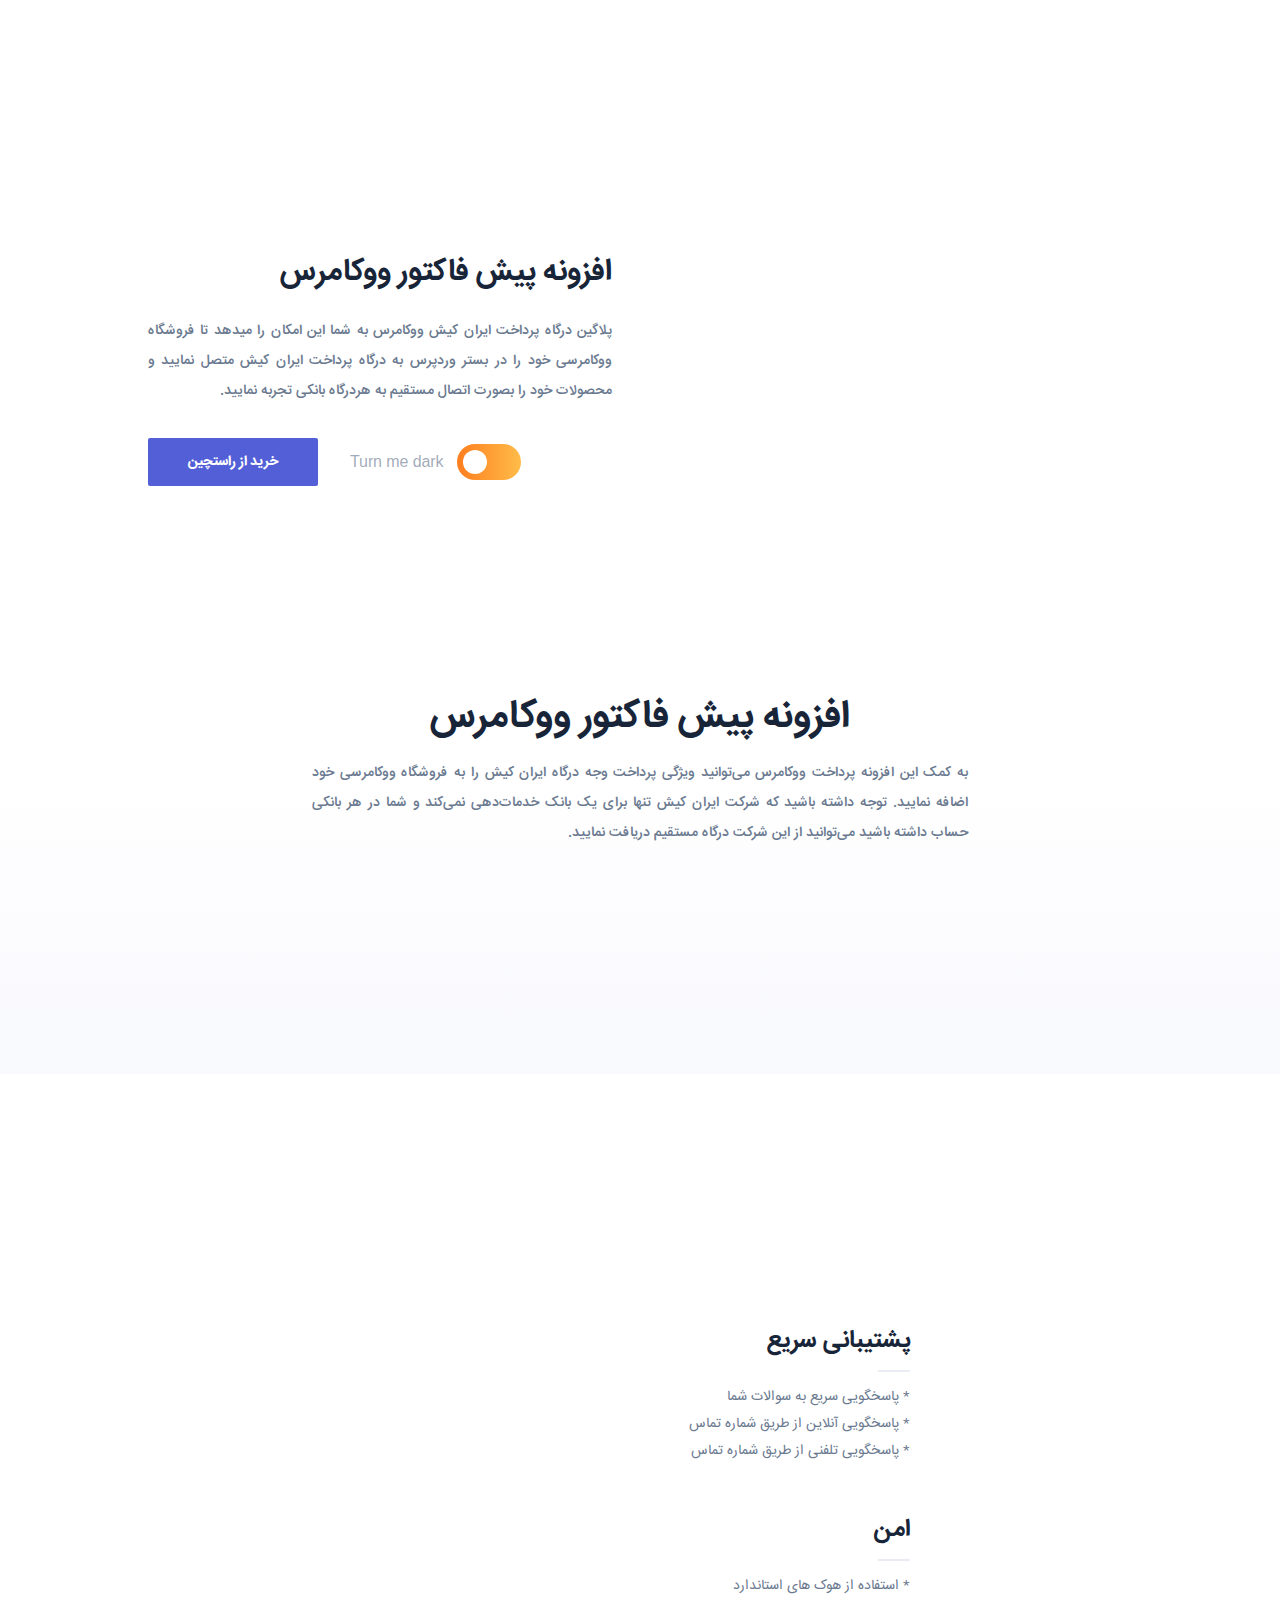
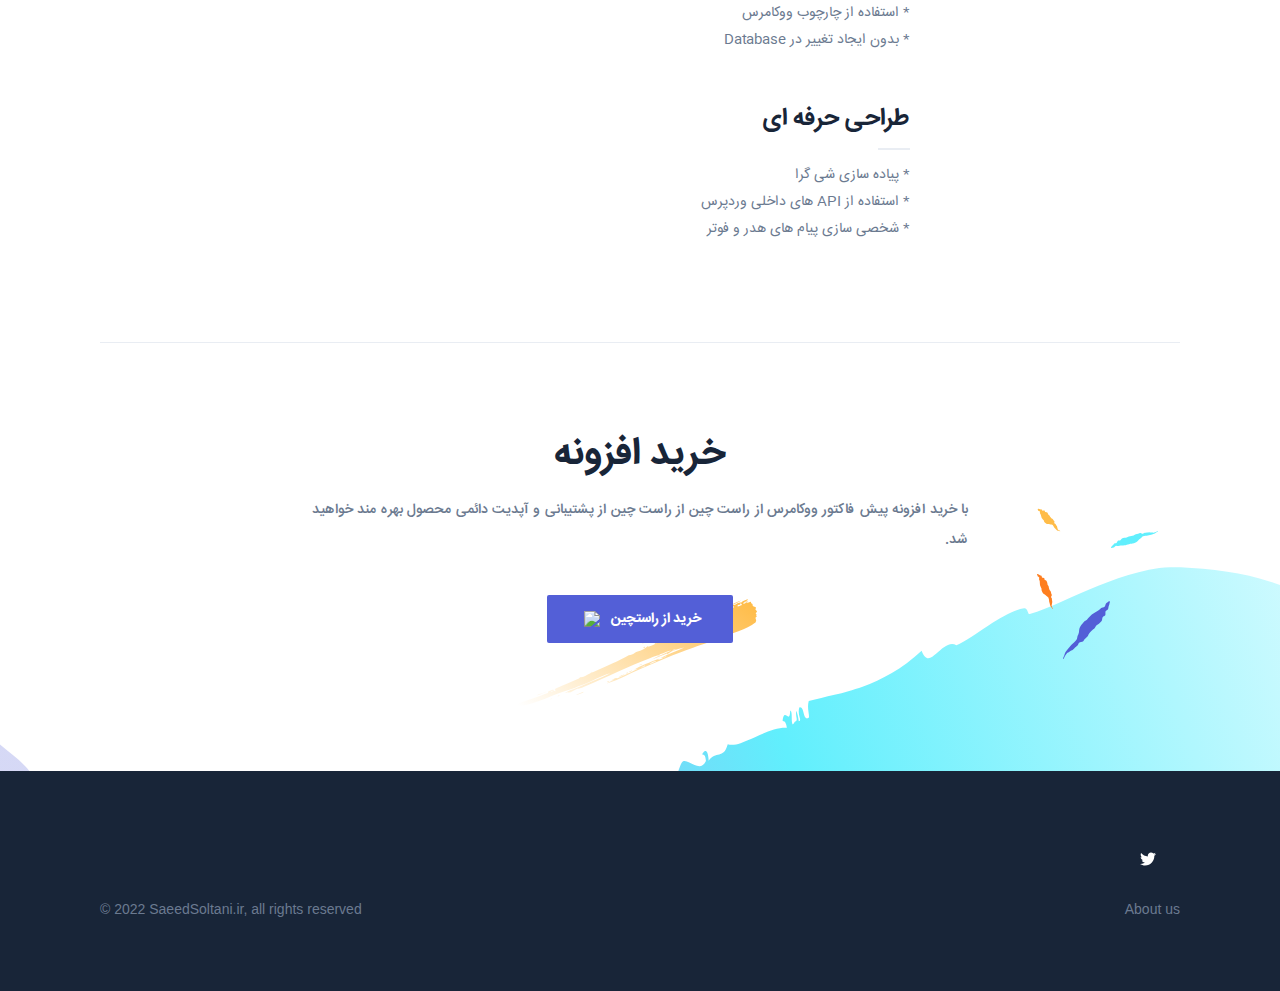
==== new.html @ c565d31c "Update new.html" ====
<!DOCTYPE html>
<html lang="en" class="no-js">
<head>
    <meta charset="utf-8">
    <meta http-equiv="X-UA-Compatible" content="IE=edge">
    <meta name="viewport" content="width=device-width, initial-scale=1">
    <title>افزونه پیش فاکتور ووکامرس</title>
    <meta name="description" content="به کمک این افزونه میتوانید ویژگی ارائه پیش فاکتور به مشتری را به فروشگاه ووکامرسی خود اضافه نمایید.
">
    <script src="https://unpkg.com/@lottiefiles/lottie-player@latest/dist/lottie-player.js"></script>

    <link rel="stylesheet" href="assets/css/style.rtl.css">
    <script src="https://unpkg.com/scrollreveal@4.0.0/dist/scrollreveal.min.js"></script>
</head>
<body class="is-boxed has-animations">
    <div class="body-wrap boxed-container">
        <header class="site-header">
            <div class="container">
                <div class="site-header-inner">
                    <div class="brand header-brand">
                        <h1 class="m-0">
                            <a href="#">
								<img class="header-logo-image asset-light" src="http://saeedsoltani.ir/apple-touch-icon.png" alt="Logo">
								<img class="header-logo-image asset-dark" src="http://saeedsoltani.ir/apple-touch-icon.png" alt="Logo">
                            </a>
                        </h1>
                    </div>
                </div>
            </div>
        </header>

        <main>
            <section class="hero">
                <div class="container">
                    <div class="hero-inner">
						<div class="hero-copy">
	                        <h1 class="hero-title mt-0"> افزونه پیش فاکتور ووکامرس</h1>
	                        <p class="hero-paragraph">پلاگین درگاه پرداخت ایران کیش ووکامرس به شما این امکان را میدهد تا فروشگاه ووکامرسی خود را در بستر وردپرس  به درگاه پرداخت ایران کیش متصل نمایید و محصولات خود را بصورت اتصال مستقیم به هردرگاه بانکی تجربه نمایید.</p>
	                        <div class="hero-cta">
								<a class="button button-primary" href="#">خرید از راستچین</a>
								<div class="lights-toggle">
									<input id="lights-toggle" type="checkbox" name="lights-toggle" class="switch" checked="checked">
									<label for="lights-toggle" class="text-xs"><span>Turn me <span class="label-text">dark</span></span></label>
								</div>
							</div>
						</div>
						<div class="hero-media">
							<div class="header-illustration">
								<img class="header-illustration-image asset-light" src="assets/images/header-illustration-light.svg" alt="Header illustration">
								<img class="header-illustration-image asset-dark" src="assets/images/header-illustration-dark.svg" alt="Header illustration">
							</div>
							<div class="hero-media-illustration">
								<img class="hero-media-illustration-image asset-light" src="assets/images/hero-media-illustration-light.svg" alt="Hero media illustration">
								<img class="hero-media-illustration-image asset-dark" src="assets/images/hero-media-illustration-dark.svg" alt="Hero media illustration">
							</div>
							<div class="hero-media-container">
								<img class="hero-media-image asset-light" src="http://saeedsoltani.ir/ikc/assets/images/ikc-tumbnew.png" alt="Hero media">
								<img class="hero-media-image asset-dark" src="http://saeedsoltani.ir/ikc/assets/images/ikc-tumbnew.png" alt="Hero media">
							</div>
						</div>
                    </div>
                </div>
            </section>

            <section class="features section">
                <div class="container">
					<div class="features-inner section-inner has-bottom-divider">
						<div class="features-header text-center">
							<div class="container-sm">
								<h2 class="section-title mt-0">افزونه پیش فاکتور ووکامرس</h2>
	                            <p class="section-paragraph">به کمک این افزونه پرداخت ووکامرس می‌توانید ویژگی پرداخت وجه درگاه ایران کیش را به فروشگاه ووکامرسی خود اضافه نمایید. توجه داشته باشید که شرکت ایران کیش تنها برای یک بانک خدمات‌دهی نمی‌کند و شما در هر بانکی حساب داشته باشید می‌توانید از این شرکت درگاه مستقیم دریافت نمایید.</p>
								<div class="features-image">
									<img class="features-illustration asset-dark" src="assets/images/features-illustration-dark.svg" alt="Feature illustration">
									<img class="features-box asset-dark" src="assets/images/1.jpg" alt="Feature box">
									<img class="features-illustration asset-dark" src="assets/images/features-illustration-top-dark.svg" alt="Feature illustration top">
									<img class="features-illustration asset-light" src="assets/images/features-illustration-light.svg" alt="Feature illustration">
									<img class="features-box asset-light" src="assets/images/1.jpg" alt="Feature box">
									<img class="features-illustration asset-light" src="assets/images/features-illustration-top-light.svg" alt="Feature illustration top">
								</div>
							</div>
                        </div>
                        <div class="features-wrap">
                            <div class="feature is-revealing">
                                <div class="feature-inner" style="justify-content:space-between;align-items:center">
                                    <div class="feature-icon">
										<!--<img class="asset-light" src="assets/images/feature-01-light.svg" alt="Feature 01">
										<img class="asset-dark" src="assets/images/feature-01-dark.svg" alt="Feature 01">-->
					    <lottie-player src="https://assets9.lottiefiles.com/packages/lf20_7z8wtyb0.json" background="transparent"
            speed="1" style="width: 150px; height: 150px;" loop autoplay></lottie-player>
                                    </div>
									<div class="feature-content">
                                    	<h3 class="feature-title mt-0">پشتیبانی سریع</h3>
                                    	<p class="text-sm mb-0">
										 * پاسخگویی سریع به سوالات شما</br>
          * پاسخگویی آنلاین از طریق شماره تماس</br>
          * پاسخگویی تلفنی از طریق شماره تماس
										</p>
									</div>
								</div>
                            </div>
							<div class="feature is-revealing">
                                <div class="feature-inner" style="justify-content:space-between;align-items:center">
                                    <div class="feature-icon">
										<!--<img class="asset-light" src="assets/images/feature-02-light.svg" alt="Feature 02">
										<img class="asset-dark" src="assets/images/feature-02-dark.svg" alt="Feature 02">-->
					    <lottie-player src="https://assets1.lottiefiles.com/packages/lf20_b6czzob3.json" background="transparent"
            speed="1" style="width: 150px; height: 150px;" loop autoplay></lottie-player>
                                    </div>
									<div class="feature-content">
                                    	<h3 class="feature-title mt-0">امن</h3>
                                    	<p class="text-sm mb-0">
						* استفاده از هوک های استاندارد</br>
          * استفاده از چارچوب ووکامرس</br>
          * بدون ایجاد تغییر در Database
										</p>
									</div>
								</div>
                            </div>
							<div class="feature is-revealing">
                                <div class="feature-inner" style="justify-content:space-between;align-items:center">
                                    <div class="feature-icon">
										<!--<img class="asset-light" src="assets/images/feature-03-light.svg" alt="Feature 03">
										<img class="asset-dark" src="assets/images/feature-03-dark.svg" alt="Feature 03">-->
					    <lottie-player src="https://assets7.lottiefiles.com/packages/lf20_ja3jbwdp.json" background="transparent"
            speed="1" style="width: 150px; height: 150px;" loop autoplay></lottie-player>
                                    </div>
									<div class="feature-content">
                                    	<h3 class="feature-title mt-0">طراحی حرفه ای</h3>
                                    	<p class="text-sm mb-0">
										 * پیاده سازی شی گرا</br>
          * استفاده از API های داخلی وردپرس</br>
          * شخصی سازی پیام های هدر و فوتر
										</p>
									</div>
								</div>
                            </div>
                        </div>
                    </div>
                </div>
            </section>

			<section class="cta section">
                <div class="container-sm">
                    <div class="cta-inner section-inner">
                        <div class="cta-header text-center">
                            <h2 class="section-title mt-0">خرید افزونه</h2>
                            <p class="section-paragraph">با خرید افزونه پیش فاکتور ووکامرس از راست چین از راست چین از پشتیبانی و آپدیت دائمی محصول بهره مند خواهید شد.

</p>
							<div class="cta-cta">
								<div class="container text-center">
      <a class="button button-primary p-2" target="_blank" href="https://www.rtl-theme.com/irankish-gateway-woocommerce-wordpress-plugin/">
          <img src="https://files.rtl-theme.com/theme/assets/img/rtl_popup_logo-gray.png" width="32" style="
    padding: 0 5px;
">
          خرید از راستچین
      </a>
    </div>
							</div>
					    </div>
                    </div>
                </div>
            </section>
        </main>

        <footer class="site-footer has-top-divider">
            <div class="container">
                <div class="site-footer-inner">
                    <div class="brand footer-brand">
                        <a href="#">
							<img class="asset-light" src="http://saeedsoltani.ir/apple-touch-icon.png" alt="Logo">
							<img class="asset-dark" src="http://saeedsoltani.ir/apple-touch-icon.png" alt="Logo">
                        </a>
                    </div>
                    <ul class="footer-links list-reset">                        
                        <li>
                            <a href="https://saeedsoltani.ir">About us</a>
                        </li>                        
                    </ul>
                    <ul class="footer-social-links list-reset">                        
                        <li style="margin-right:16px;">
                            <a href="https://twitter.com/saeedsoltoon">
                                <span class="screen-reader-text">Twitter</span>
                                <svg width="16" height="16" xmlns="http://www.w3.org/2000/svg">
                                    <path d="M16 3c-.6.3-1.2.4-1.9.5.7-.4 1.2-1 1.4-1.8-.6.4-1.3.6-2.1.8-.6-.6-1.5-1-2.4-1-1.7 0-3.2 1.5-3.2 3.3 0 .3 0 .5.1.7-2.7-.1-5.2-1.4-6.8-3.4-.3.5-.4 1-.4 1.7 0 1.1.6 2.1 1.5 2.7-.5 0-1-.2-1.5-.4C.7 7.7 1.8 9 3.3 9.3c-.3.1-.6.1-.9.1-.2 0-.4 0-.6-.1.4 1.3 1.6 2.3 3.1 2.3-1.1.9-2.5 1.4-4.1 1.4H0c1.5.9 3.2 1.5 5 1.5 6 0 9.3-5 9.3-9.3v-.4C15 4.3 15.6 3.7 16 3z" fill="#FFF"/>
                                </svg>
                            </a>
                        </li>                        
                    </ul>
                    <div class="footer-copyright">&copy; 2022 SaeedSoltani.ir, all rights reserved</div>
                </div>
            </div>
        </footer>
    </div>

    <script src="assets/js/main.min.js"></script>
</body>
</html>
---- assets/css/style.rtl.css ----
@font-face {
    font-family: IRANSansFaNum;
    font-style: normal;
    font-weight: bold;
    src: url("../fonts/iransans-fa/eot/IRANSansWeb_Bold.eot");
    src: url("../fonts/iransans-fa/eot/IRANSansWeb_Bold.eot?#iefix")
        format("embedded-opentype"),
      url("../fonts/iransans-fa/woff2/IRANSansWeb_Bold.woff2") format("woff2"),
      /* FF39+,Chrome36+, Opera24+*/
        url("../fonts/iransans-fa/woff/IRANSansWeb_Bold.woff") format("woff"),
      /* FF3.6+, IE9, Chrome6+, Saf5.1+*/
        url("../fonts/iransans-fa/ttf/IRANSansWeb_Bold.ttf") format("truetype");
  }
  
  @font-face {
    font-family: IRANSansFaNum;
    font-style: normal;
    font-weight: 500;
    src: url("../fonts/iransans-fa/eot/IRANSansWeb_Medium.eot");
    src: url("../fonts/iransans-fa/eot/IRANSansWeb_Medium.eot?#iefix")
        format("embedded-opentype"),
      url("../fonts/iransans-fa/woff2/IRANSansWeb_Medium.woff2") format("woff2"),
      url("../fonts/iransans-fa/woff/IRANSansWeb_Medium.woff") format("woff"),
      url("../fonts/iransans-fa/ttf/IRANSansWeb_Medium.ttf") format("truetype");
  }
  
  @font-face {
    font-family: IRANSansFaNum;
    font-style: normal;
    font-weight: 300;
    src: url("../fonts/iransans-fa/eot/IRANSansWeb_Light.eot");
    src: url("../fonts/iransans-fa/eot/IRANSansWeb_Light.eot?#iefix")
        format("embedded-opentype"),
      url("../fonts/iransans-fa/woff2/IRANSansWeb_Light.woff2") format("woff2"),
      url("../fonts/iransans-fa/woff/IRANSansWeb_Light.woff") format("woff"),
      url("../fonts/iransans-fa/ttf/IRANSansWeb_Light.ttf") format("truetype");
  }
  
  @font-face {
    font-family: IRANSansFaNum;
    font-style: normal;
    font-weight: 200;
    src: url("../fonts/iransans-fa/eot/IRANSansWeb_UltraLight.eot");
    src: url("../fonts/iransans-fa/eot/IRANSansWeb_UltraLight.eot?#iefix")
        format("embedded-opentype"),
      url("../fonts/iransans-fa/woff2/IRANSansWeb_UltraLight.woff2")
        format("woff2"),
      url("../fonts/iransans-fa/woff/IRANSansWeb_UltraLight.woff") format("woff"),
      url("../fonts/iransans-fa/ttf/IRANSansWeb_UltraLight.ttf")
        format("truetype");
  }
  
  @font-face {
    font-family: IRANSansFaNum;
    font-style: normal;
    font-weight: normal;
    src: url("../fonts/iransans-fa/eot/IRANSansWeb.eot");
    src: url("../fonts/iransans-fa/eot/IRANSansWeb.eot?#iefix")
        format("embedded-opentype"),
      url("../fonts/iransans-fa/woff2/IRANSansWeb.woff2") format("woff2"),
      url("../fonts/iransans-fa/woff/IRANSansWeb.woff") format("woff"),
      url("../fonts/iransans-fa/ttf/IRANSansWeb.ttf") format("truetype");
  }
  
  .IRANSansFaNum {
    font-family: IRANSansFaNum !important;
  }
  
  body {
    font-family: IRANSansFaNum;
    color: #777;
    /* direction: rtl; */
  
}
html{line-height:1.15;-ms-text-size-adjust:100%;-webkit-text-size-adjust:100%}body{margin:0}article,aside,footer,header,nav,section{display:block}h1{font-size:2em;margin:0.67em 0}figcaption,figure,main{display:block}figure{margin:1em 40px}hr{box-sizing:content-box;height:0;overflow:visible}pre{font-family:monospace, monospace;font-size:1em}a{background-color:transparent;-webkit-text-decoration-skip:objects}abbr[title]{border-bottom:none;text-decoration:underline;-webkit-text-decoration:underline dotted;text-decoration:underline dotted}b,strong{font-weight:inherit}b,strong{font-weight:bolder}code,kbd,samp{font-family:monospace, monospace;font-size:1em}dfn{font-style:italic}mark{background-color:#ff0;color:#000}small{font-size:80%}sub,sup{font-size:75%;line-height:0;position:relative;vertical-align:baseline}sub{bottom:-0.25em}sup{top:-0.5em}audio,video{display:inline-block}audio:not([controls]){display:none;height:0}img{border-style:none}svg:not(:root){overflow:hidden}button,input,optgroup,select,textarea{font-family:sans-serif;font-size:100%;line-height:1.15;margin:0}button,input{overflow:visible}button,select{text-transform:none}button,html [type="button"],[type="reset"],[type="submit"]{-webkit-appearance:button}button::-moz-focus-inner,[type="button"]::-moz-focus-inner,[type="reset"]::-moz-focus-inner,[type="submit"]::-moz-focus-inner{border-style:none;padding:0}button:-moz-focusring,[type="button"]:-moz-focusring,[type="reset"]:-moz-focusring,[type="submit"]:-moz-focusring{outline:1px dotted ButtonText}fieldset{padding:0.35em 0.75em 0.625em}legend{box-sizing:border-box;color:inherit;display:table;max-width:100%;padding:0;white-space:normal}progress{display:inline-block;vertical-align:baseline}textarea{overflow:auto}[type="checkbox"],[type="radio"]{box-sizing:border-box;padding:0}[type="number"]::-webkit-inner-spin-button,[type="number"]::-webkit-outer-spin-button{height:auto}[type="search"]{-webkit-appearance:textfield;outline-offset:-2px}[type="search"]::-webkit-search-cancel-button,[type="search"]::-webkit-search-decoration{-webkit-appearance:none}::-webkit-file-upload-button{-webkit-appearance:button;font:inherit}details,menu{display:block}summary{display:list-item}canvas{display:inline-block}template{display:none}[hidden]{display:none}html{box-sizing:border-box}*,*:before,*:after{box-sizing:inherit}body{background:#fff;-moz-osx-font-smoothing:grayscale;-webkit-font-smoothing:antialiased}hr{border:0;display:block;height:1px;background:#E9EDF3;margin-top:24px;margin-bottom:24px}ul,ol{margin-top:0;margin-bottom:24px;padding-right:24px}ul{list-style:disc}ol{list-style:decimal}li>ul,li>ol{margin-bottom:0}dl{margin-top:0;margin-bottom:24px}dt{font-weight:600}dd{margin-right:24px;margin-bottom:24px}img{height:auto;max-width:100%;vertical-align:middle}figure{margin:24px 0}figcaption{font-size:16px;line-height:24px;padding:8px 0}img,svg{display:block}table{border-collapse:collapse;margin-bottom:24px;width:100%}tr{border-bottom:1px solid #E9EDF3}th{text-align:right}th,td{padding:10px 16px}th:first-child,td:first-child{padding-right:0}th:last-child,td:last-child{padding-left:0}html{font-size:20px;line-height:30px}body{color:#6B7A90;font-size:1rem}body,button,input,select,textarea{font-family:"Heebo", sans-serif}a{color:#535FD7;text-decoration:none}a:hover,a:active{outline:0;text-decoration:underline}h1,h2,h3,h4,h5,h6,.h1,.h2,.h3,.h4,.h5,.h6{clear:both;color:#182538;font-family:"IRANSansFaNum", sans-serif;font-weight:600}h1,.h1{font-size:38px;line-height:48px;letter-spacing:-0.1px}@media (min-width: 641px){h1,.h1{font-size:44px;line-height:54px;letter-spacing:0px}}h2,.h2{font-size:32px;line-height:42px;letter-spacing:-0.1px}@media (min-width: 641px){h2,.h2{font-size:38px;line-height:48px;letter-spacing:-0.1px}}h3,.h3,blockquote{font-size:24px;line-height:34px;letter-spacing:-0.1px}h4,h5,h6,.h4,.h5,.h6{font-size:20px;line-height:30px;letter-spacing:-0.1px}@media (max-width: 640px){.h1-mobile{font-size:38px;line-height:48px;letter-spacing:-0.1px}.h2-mobile{font-size:32px;line-height:42px;letter-spacing:-0.1px}.h3-mobile{font-size:24px;line-height:34px;letter-spacing:-0.1px}.h4-mobile,.h5-mobile,.h6-mobile{font-size:20px;line-height:30px;letter-spacing:-0.1px}}.text-light{color:#8595AE}.text-light a{color:#8595AE}.text-light h1,.text-light h2,.text-light h3,.text-light h4,.text-light h5,.text-light h6,.text-light .h1,.text-light .h2,.text-light .h3,.text-light .h4,.text-light .h5,.text-light .h6{color:#fff !important}.text-sm{font-size:18px;line-height:27px;letter-spacing:-0.1px}.text-xs{font-size:16px;line-height:24px;letter-spacing:-0.1px}h1,h2,.h1,.h2{margin-top:48px;margin-bottom:16px}h3,.h3{margin-top:36px;margin-bottom:12px}h4,h5,h6,.h4,.h5,.h6{margin-top:24px;margin-bottom:4px}p{margin-top:0;margin-bottom:24px}dfn,cite,em,i{font-style:italic}blockquote{color:#6B7A90;font-style:italic;margin-top:24px;margin-bottom:24px;margin-right:24px}blockquote::before{content:"\201C"}blockquote::after{content:"\201D"}blockquote p{display:inline}address{color:#6B7A90;border-width:1px 0;border-style:solid;border-color:#E9EDF3;padding:24px 0;margin:0 0 24px}pre,pre h1,pre h2,pre h3,pre h4,pre h5,pre h6,pre .h1,pre .h2,pre .h3,pre .h4,pre .h5,pre .h6{font-family:"Courier 10 Pitch", Courier, monospace}pre,code,kbd,tt,var{background:#F8F9FB}pre{font-size:16px;line-height:24px;margin-bottom:1.6em;max-width:100%;overflow:auto;padding:24px;margin-top:24px;margin-bottom:24px}code,kbd,tt,var{font-family:Monaco, Consolas, "Andale Mono", "DejaVu Sans Mono", monospace;font-size:16px;padding:2px 4px}abbr,acronym{cursor:help}mark,ins{text-decoration:none}small{font-size:18px;line-height:27px;letter-spacing:-0.1px}b,strong{font-weight:600}button,input,select,textarea,label{font-size:20px;line-height:30px}.container,.container-sm{width:100%;margin:0 auto;padding-right:16px;padding-left:16px}@media (min-width: 481px){.container,.container-sm{padding-right:24px;padding-left:24px}}.container{max-width:1128px}.container-sm{max-width:848px}.container .container-sm{max-width:800px;padding-right:0;padding-left:0}.screen-reader-text{clip:rect(1px, 1px, 1px, 1px);position:absolute !important;height:1px;width:1px;overflow:hidden;word-wrap:normal !important}.screen-reader-text:focus{border-radius:2px;box-shadow:0 0 2px 2px rgba(0,0,0,0.6);clip:auto !important;display:block;font-family:"IRANSansFaNum", sans-serif;font-size:14px;letter-spacing:0px;font-weight:600;line-height:16px;text-decoration:none;text-transform:uppercase;background-color:#fff;color:#535FD7 !important;border:none;height:auto;right:8px;padding:16px 32px;top:8px;width:auto;z-index:100000}.list-reset{list-style:none;padding:0}.text-left{text-align:right}.text-center{text-align:center}.text-right{text-align:left}.text-primary{color:#535FD7}.text-secondary{color:#61EFFD}.has-top-divider{position:relative}.has-top-divider::before{content:'';position:absolute;top:0;right:0;width:100%;display:block;height:1px;background:#E9EDF3}.has-bottom-divider{position:relative}.has-bottom-divider::after{content:'';position:absolute;bottom:0;right:0;width:100%;display:block;height:1px;background:#E9EDF3}.m-0{margin:0}.mt-0{margin-top:0}.mr-0{margin-left:0}.mb-0{margin-bottom:0}.ml-0{margin-right:0}.m-8{margin:8px}.mt-8{margin-top:8px}.mr-8{margin-left:8px}.mb-8{margin-bottom:8px}.ml-8{margin-right:8px}.m-16{margin:16px}.mt-16{margin-top:16px}.mr-16{margin-left:16px}.mb-16{margin-bottom:16px}.ml-16{margin-right:16px}.m-24{margin:24px}.mt-24{margin-top:24px}.mr-24{margin-left:24px}.mb-24{margin-bottom:24px}.ml-24{margin-right:24px}.m-32{margin:32px}.mt-32{margin-top:32px}.mr-32{margin-left:32px}.mb-32{margin-bottom:32px}.ml-32{margin-right:32px}.m-40{margin:40px}.mt-40{margin-top:40px}.mr-40{margin-left:40px}.mb-40{margin-bottom:40px}.ml-40{margin-right:40px}.m-48{margin:48px}.mt-48{margin-top:48px}.mr-48{margin-left:48px}.mb-48{margin-bottom:48px}.ml-48{margin-right:48px}.m-56{margin:56px}.mt-56{margin-top:56px}.mr-56{margin-left:56px}.mb-56{margin-bottom:56px}.ml-56{margin-right:56px}.m-64{margin:64px}.mt-64{margin-top:64px}.mr-64{margin-left:64px}.mb-64{margin-bottom:64px}.ml-64{margin-right:64px}.p-0{padding:0}.pt-0{padding-top:0}.pr-0{padding-left:0}.pb-0{padding-bottom:0}.pl-0{padding-right:0}.p-8{padding:8px}.pt-8{padding-top:8px}.pr-8{padding-left:8px}.pb-8{padding-bottom:8px}.pl-8{padding-right:8px}.p-16{padding:16px}.pt-16{padding-top:16px}.pr-16{padding-left:16px}.pb-16{padding-bottom:16px}.pl-16{padding-right:16px}.p-24{padding:24px}.pt-24{padding-top:24px}.pr-24{padding-left:24px}.pb-24{padding-bottom:24px}.pl-24{padding-right:24px}.p-32{padding:32px}.pt-32{padding-top:32px}.pr-32{padding-left:32px}.pb-32{padding-bottom:32px}.pl-32{padding-right:32px}.p-40{padding:40px}.pt-40{padding-top:40px}.pr-40{padding-left:40px}.pb-40{padding-bottom:40px}.pl-40{padding-right:40px}.p-48{padding:48px}.pt-48{padding-top:48px}.pr-48{padding-left:48px}.pb-48{padding-bottom:48px}.pl-48{padding-right:48px}.p-56{padding:56px}.pt-56{padding-top:56px}.pr-56{padding-left:56px}.pb-56{padding-bottom:56px}.pl-56{padding-right:56px}.p-64{padding:64px}.pt-64{padding-top:64px}.pr-64{padding-left:64px}.pb-64{padding-bottom:64px}.pl-64{padding-right:64px}.sr .has-animations .is-revealing{visibility:hidden}.input,.textarea{background-color:#182538;border-width:1px;border-style:solid;border-color:#E9EDF3;border-radius:2px;color:#6B7A90;max-width:100%;width:100%}.input::-webkit-input-placeholder,.textarea::-webkit-input-placeholder{color:#6B7A90}.input:-ms-input-placeholder,.textarea:-ms-input-placeholder{color:#6B7A90}.input::-ms-input-placeholder,.textarea::-ms-input-placeholder{color:#6B7A90}.input::placeholder,.textarea::placeholder{color:#6B7A90}.input::-ms-input-placeholder,.textarea::-ms-input-placeholder{color:#6B7A90}.input:-ms-input-placeholder,.textarea:-ms-input-placeholder{color:#6B7A90}.input:hover,.textarea:hover{border-color:#d9e0ea}.input:active,.input:focus,.textarea:active,.textarea:focus{outline:none;border-color:#E9EDF3}.input[disabled],.textarea[disabled]{cursor:not-allowed;background-color:#F8F9FB;border-color:#F8F9FB}.input{-moz-appearance:none;-webkit-appearance:none;font-size:16px;letter-spacing:-0.1px;line-height:20px;padding:13px 16px;height:48px;box-shadow:none}.input .inline-input{display:inline;width:auto}.textarea{display:block;min-width:100%;resize:vertical}.textarea .inline-textarea{display:inline;width:auto}.field-grouped>.control:not(:last-child){margin-bottom:8px}.switch[type="checkbox"]{outline:0;-webkit-user-select:none;-moz-user-select:none;-ms-user-select:none;user-select:none;position:absolute;opacity:0}.switch[type="checkbox"]+label{display:inline-flex;position:relative;line-height:36px;padding-right:78px;-webkit-user-select:none;-moz-user-select:none;-ms-user-select:none;user-select:none;cursor:pointer}.switch[type="checkbox"]+label::before,.switch[type="checkbox"]+label::after{content:'';position:absolute;display:block}.switch[type="checkbox"]+label::before{top:0;right:0;width:64px;height:36px;border-radius:18px;background:#E9EDF3}.switch[type="checkbox"]+label::after{top:6px;right:6px;width:24px;height:24px;border-radius:12px;background:#fff;transition:all .15s ease-out}.switch[type="checkbox"]:checked+label::before{background:#535FD7}.switch[type="checkbox"]:checked+label::after{right:34px}@media (min-width: 641px){.field-grouped{display:flex}.field-grouped>.control{flex-shrink:0}.field-grouped>.control.control-expanded{flex-grow:1;flex-shrink:1}.field-grouped>.control:not(:last-child){margin-bottom:0;margin-left:8px}}.button{display:inline-flex;font-family:"IRANSansFaNum", sans-serif;font-size:14px;letter-spacing:0px;font-weight:600;line-height:16px;text-decoration:none !important;text-transform:uppercase;background-color:#E9EDF3;color:#535FD7 !important;border:none;border-radius:2px;cursor:pointer;justify-content:center;padding:16px 32px;height:48px;text-align:center;white-space:nowrap}.button:hover{background:#ecf0f5}.button:active{outline:0}.button::before{border-radius:2px}.button-shadow{position:relative}.button-shadow::before{content:'';position:absolute;top:0;left:0;bottom:0;right:0;box-shadow:0 8px 24px rgba(255,255,255,0.25);mix-blend-mode:multiply;transition:box-shadow .15s ease}.button-shadow:hover::before{box-shadow:0 8px 24px rgba(255,255,255,0.35)}.button-sm{padding:8px 24px;height:32px}.button-sm.button-shadow::before{box-shadow:0 4px 16px rgba(255,255,255,0.25)}.button-sm.button-shadow:hover::before{box-shadow:0 4px 16px rgba(255,255,255,0.35)}.button-primary{color:#fff !important;background-color:#535FD7}.button-primary:hover{background:#5763d8}.button-primary.button-shadow::before{box-shadow:0 8px 16px rgba(83,95,215,0.25);mix-blend-mode:normal}.button-primary.button-shadow:hover::before{box-shadow:0 8px 16px rgba(83,95,215,0.35)}.button-primary .button-sm.button-shadow::before{box-shadow:0 4px 16px rgba(83,95,215,0.25)}.button-primary .button-sm.button-shadow:hover::before{box-shadow:0 4px 16px rgba(83,95,215,0.35)}.button-block{display:flex}.site-header{position:relative;padding:24px 0;z-index:2}.site-header::before{content:'';position:absolute;top:-140px;left:-100px;width:1440px;height:324px;background-image:url("../images/header-illustration-light.svg")}.lights-off .site-header::before{background-image:url("../images/header-illustration-dark.svg")}.site-header-inner{position:relative;display:flex;justify-content:space-between;align-items:center}.header-links{display:inline-flex}.header-links li{display:inline-flex}.header-links a:not(.button){font-size:16px;line-height:24px;letter-spacing:-0.1px;font-weight:600;color:#8595AE;text-transform:uppercase;text-decoration:none;line-height:16px;padding:8px 24px}.header-links a:not(.button):hover,.header-links a:not(.button):active{color:#fff}@media (min-width: 641px){.site-header::before{display:none}}.hero{text-align:center;padding-top:48px;padding-bottom:88px}.hero-copy{position:relative}.hero-paragraph{margin-bottom:32px}.hero-cta{max-width:400px;margin-right:auto;margin-left:auto;margin-bottom:80px}.lights-toggle{color:rgba(107,122,144,0.64)}.header-illustration{display:none}.header-illustration img,.header-illustration svg{max-width:none}.header-illustration-image{display:none}.hero-media{position:relative}.hero-media-illustration{position:absolute;top:-10%;right:-15px}.hero-media-illustration img,.hero-media-illustration svg{max-width:136%}.hero-media-container{position:relative}.hero-media-image{margin:0 auto;box-shadow:-48px 16px 48px rgba(24,37,56,0.12);border-radius:4px;-webkit-transform:perspective(1000px) rotateY(-16deg) rotateX(2deg) rotateZ(7deg) scaleY(0.95) translatex(-2%);transform:perspective(1000px) rotateY(-16deg) rotateX(2deg) rotateZ(7deg) scaleY(0.95) translatex(-2%)}.lights-off .hero-media-image{box-shadow:-48px 16px 48px rgba(0,0,0,0.2)}@media (max-width: 639px){.hero-cta>*{display:flex}.hero-cta>*+*{margin-top:32px}.lights-toggle{justify-content:center}}@media (min-width: 641px){.hero{text-align:right;padding-top:88px;padding-bottom:120px}.hero-inner{display:flex;justify-content:space-between}.hero-copy{padding-top:40px;padding-left:48px;min-width:448px;max-width:512px;z-index:1}.hero-title{margin-bottom:16px}.hero-paragraph{margin-bottom:32px}.hero-cta{display:flex;align-items:center;margin:0}.hero-cta .button{min-width:170px}.hero-cta .button:first-child{margin-right:32px}.header-illustration{display:block}.hero-media{z-index:0}.hero-media img,.hero-media svg{max-width:none}.header-illustration-image{display:block;position:absolute;top:-168px;right:-722px;width:1440px;height:324px}}.features-wrap{max-width:540px;margin:0 auto}.features-image{position:relative;margin-top:64px;margin-bottom:112px}.features-illustration{position:absolute;top:-2%;right:50%;-webkit-transform:translateX(50%);transform:translateX(50%);max-width:136%}.features-box{margin:0 auto;box-shadow:-48px 16px 48px rgba(24,37,56,0.12);-webkit-transform:perspective(1000px) rotateY(-10deg) translateY(2%);transform:perspective(1000px) rotateY(-10deg) translateY(2%)}.lights-off .features-box{box-shadow:-48px 16px 48px rgba(0,0,0,0.2)}.feature{text-align:center;margin-bottom:48px}.feature:last-of-type{margin-bottom:0}.feature-icon{display:inline-flex;margin-bottom:16px}.feature-icon img,.feature-icon svg{max-width:none}.feature-title{position:relative;margin-bottom:26px}.feature-title::after{content:'';width:32px;height:2px;position:absolute;bottom:-14px;right:calc(50% - 16px);background:#E9EDF3}.lights-off .feature-title::after{background:#304057}@media (min-width: 641px){.features{position:relative}.features .section-inner{padding-bottom:100px}.features .section-paragraph{padding-right:72px;padding-left:72px}.features::before{content:'';width:100%;height:300px;position:absolute;right:0;top:168px;background:linear-gradient(to bottom, rgba(83,95,215,0), rgba(83,95,215,0.04))}.lights-off .features::before{display:none}.feature{text-align:right}.feature-inner{display:flex}.feature-icon{display:block;margin-top:8px;margin-left:32px;margin-bottom:0}.feature-title::after{right:0}}.cta{position:relative}.cta .section-inner{padding-bottom:64px}.cta .section-paragraph{margin-bottom:32px}.cta::before{content:'';position:absolute;bottom:-32px;right:calc(50% - 720px);height:263px;width:1440px;background-image:url("../images/cta-illustration-light.svg")}.lights-off .cta::before{background-image:url("../images/cta-illustration-dark.svg")}.cta-cta{max-width:400px;margin-right:auto;margin-left:auto}@media (max-width: 639px){.cta-cta .button{display:flex}}@media (min-width: 641px){.cta .section-inner{padding-bottom:128px}.cta .section-paragraph{margin-bottom:40px;padding-right:72px;padding-left:72px}.cta::before{bottom:0}.cta-cta .button{min-width:170px}}.is-boxed{background:#E9EDF3}.body-wrap{background:#fff;overflow:hidden;display:flex;flex-direction:column;min-height:100vh}.boxed-container{max-width:1440px;margin:0 auto;box-shadow:0 16px 48px rgba(255,255,255,0.5)}main{flex:1 0 auto}.section-inner{position:relative;padding-top:48px;padding-bottom:48px}@media (min-width: 641px){.section-inner{padding-top:88px;padding-bottom:88px}}.site-footer{font-size:14px;line-height:20px;letter-spacing:0px;background:#182538;color:#6B7A90}.site-footer a{color:#6B7A90;text-decoration:none}.site-footer a:hover,.site-footer a:active{text-decoration:underline}.site-footer::before{display:none}.lights-off .site-footer::before{display:block}.site-footer-inner{position:relative;display:flex;flex-wrap:wrap;padding-top:48px;padding-bottom:48px}.footer-brand,.footer-links,.footer-social-links,.footer-copyright{flex:none;width:100%;display:inline-flex;justify-content:center}.footer-brand,.footer-links,.footer-social-links{margin-bottom:24px}.footer-links li+li,.footer-social-links li+li{margin-right:16px}.footer-social-links li{display:inline-flex}.footer-social-links li a{padding:8px}@media (min-width: 641px){.site-footer-inner{justify-content:space-between;padding-top:72px;padding-bottom:72px}.footer-brand,.footer-links,.footer-social-links,.footer-copyright{flex:50%}.footer-brand,.footer-copyright{justify-content:flex-start}.footer-links,.footer-social-links{justify-content:flex-end}.footer-links{order:1;margin-bottom:0}}.switch[type="checkbox"]+label::before{background:#41a5ea;background:linear-gradient(to left, #2FEAFC 0, #535FD7 100%)}.switch[type="checkbox"]+label::after{background:#fff}.switch[type="checkbox"]:checked+label::before{background:#ff9d34;background:linear-gradient(to left, #FFBC48 0, #FE7E1F 100%)}.asset-light,.asset-dark{visibility:hidden;opacity:0}.is-loaded .asset-light,.is-loaded .asset-dark{visibility:visible;opacity:1}.asset-dark{display:none}.lights-off{color:#8595AE}.lights-off .asset-light{display:none}.lights-off .asset-dark{display:block}.lights-off a{color:#8595AE}.lights-off h1,.lights-off h2,.lights-off h3,.lights-off h4,.lights-off h5,.lights-off h6,.lights-off .h1,.lights-off .h2,.lights-off .h3,.lights-off .h4,.lights-off .h5,.lights-off .h6{color:#fff !important}.lights-off.is-boxed{background:#202d3f}.lights-off .body-wrap{background:#182538}.lights-off .boxed-container{box-shadow:0 16px 48px rgba(0,0,0,0.2)}.lights-off hr{display:block;height:1px;background:#304057}.lights-off .has-top-divider{position:relative}.lights-off .has-top-divider::before{content:'';position:absolute;top:0;right:0;width:100%;display:block;height:1px;background:#304057}.lights-off .has-bottom-divider{position:relative}.lights-off .has-bottom-divider::after{content:'';position:absolute;bottom:0;right:0;width:100%;display:block;height:1px;background:#304057}body,a,h1,h2,h3,h4,h5,h6,.h1,.h2,.h3,.h4,.h5,.h6{transition:color .25s ease}.is-boxed,.body-wrap,.has-top-divider,.has-bottom-divider::after,hr::after,.feature-title::after{transition:background .25s ease}.boxed-container{transition:box-shadow .15s ease}@-webkit-keyframes fadeInLogo{0%{opacity:0;-webkit-transform:scale(0.5);transform:scale(0.5)}}@keyframes fadeInLogo{0%{opacity:0;-webkit-transform:scale(0.5);transform:scale(0.5)}}@-webkit-keyframes fadeInLeftMedia{0%{opacity:0;-webkit-transform:scale(0.8) translate3d(-40px, 10px, 0);transform:scale(0.8) translate3d(-40px, 10px, 0)}30%{opacity:1}}@keyframes fadeInLeftMedia{0%{opacity:0;-webkit-transform:scale(0.8) translate3d(-40px, 10px, 0);transform:scale(0.8) translate3d(-40px, 10px, 0)}30%{opacity:1}}@-webkit-keyframes fadeInLeftIllustration{0%{opacity:0;-webkit-transform:scale(0.95) translate3d(-40px, 10px, 0);transform:scale(0.95) translate3d(-40px, 10px, 0)}}@keyframes fadeInLeftIllustration{0%{opacity:0;-webkit-transform:scale(0.95) translate3d(-40px, 10px, 0);transform:scale(0.95) translate3d(-40px, 10px, 0)}}@-webkit-keyframes fadeUpBox{0%{opacity:0;-webkit-transform:scale(0.95) translate3d(40px, 20px, 0);transform:scale(0.95) translate3d(40px, 20px, 0)}30%{opacity:1}}@keyframes fadeUpBox{0%{opacity:0;-webkit-transform:scale(0.95) translate3d(40px, 20px, 0);transform:scale(0.95) translate3d(40px, 20px, 0)}30%{opacity:1}}@-webkit-keyframes fadeIn{0%{opacity:0}}@keyframes fadeIn{0%{opacity:0}}.is-loaded .header-logo-image{-webkit-animation:fadeInLogo 0.35s both cubic-bezier(0.3, 0, 0.2, 1);animation:fadeInLogo 0.35s both cubic-bezier(0.3, 0, 0.2, 1);will-change:transform}.is-loaded .hero-media-image{-webkit-animation:fadeInLeftMedia 1s 0.2s both cubic-bezier(0.3, 0, 0.2, 1);animation:fadeInLeftMedia 1s 0.2s both cubic-bezier(0.3, 0, 0.2, 1);will-change:transform}.is-loaded .hero-media-illustration-image{-webkit-animation:fadeInLeftIllustration 1s 0.2s both cubic-bezier(0.3, 0, 0.2, 1);animation:fadeInLeftIllustration 1s 0.2s both cubic-bezier(0.3, 0, 0.2, 1);will-change:transform}.is-loaded .features-box{-webkit-animation:fadeUpBox 1s 0.2s both cubic-bezier(0.3, 0, 0.2, 1);animation:fadeUpBox 1s 0.2s both cubic-bezier(0.3, 0, 0.2, 1);will-change:transform}.is-loaded .header-illustration-image{-webkit-animation:fadeIn 1s both cubic-bezier(0.3, 0, 0.2, 1);animation:fadeIn 1s both cubic-bezier(0.3, 0, 0.2, 1);will-change:transform}.is-loaded .features-illustration{-webkit-animation:fadeIn 1s 0.2s both cubic-bezier(0.3, 0, 0.2, 1);animation:fadeIn 1s 0.2s both cubic-bezier(0.3, 0, 0.2, 1);will-change:transform}
.is-loaded .hero-media-image {    
    width: 200px;
    margin: 0 auto;
    text-align: center;
    margin-right: 150px;
    margin-top: 100px;
    border-bottom-left-radius: 35px;
}
.hero-paragraph, .section-paragraph {
    font-size: 14px;
    font-weight: 500;
    font-family: 'IRANSansFaNum';
    direction: rtl;
    text-align: justify;
}
.section-paragraph {
  .text-align:center;
}
.hero-title {
  font-size:30px;
}
.text-sm {
    font-size:14px;
    direction: rtl;
    text-align: right;
    font-family: 'IRANSansFaNum';
}
.section-title {
    font-family: 'IRANSansFaNum';
}
.header-logo-image, .footer-brand img {
  width:50px;
  border-radius:50%;
}
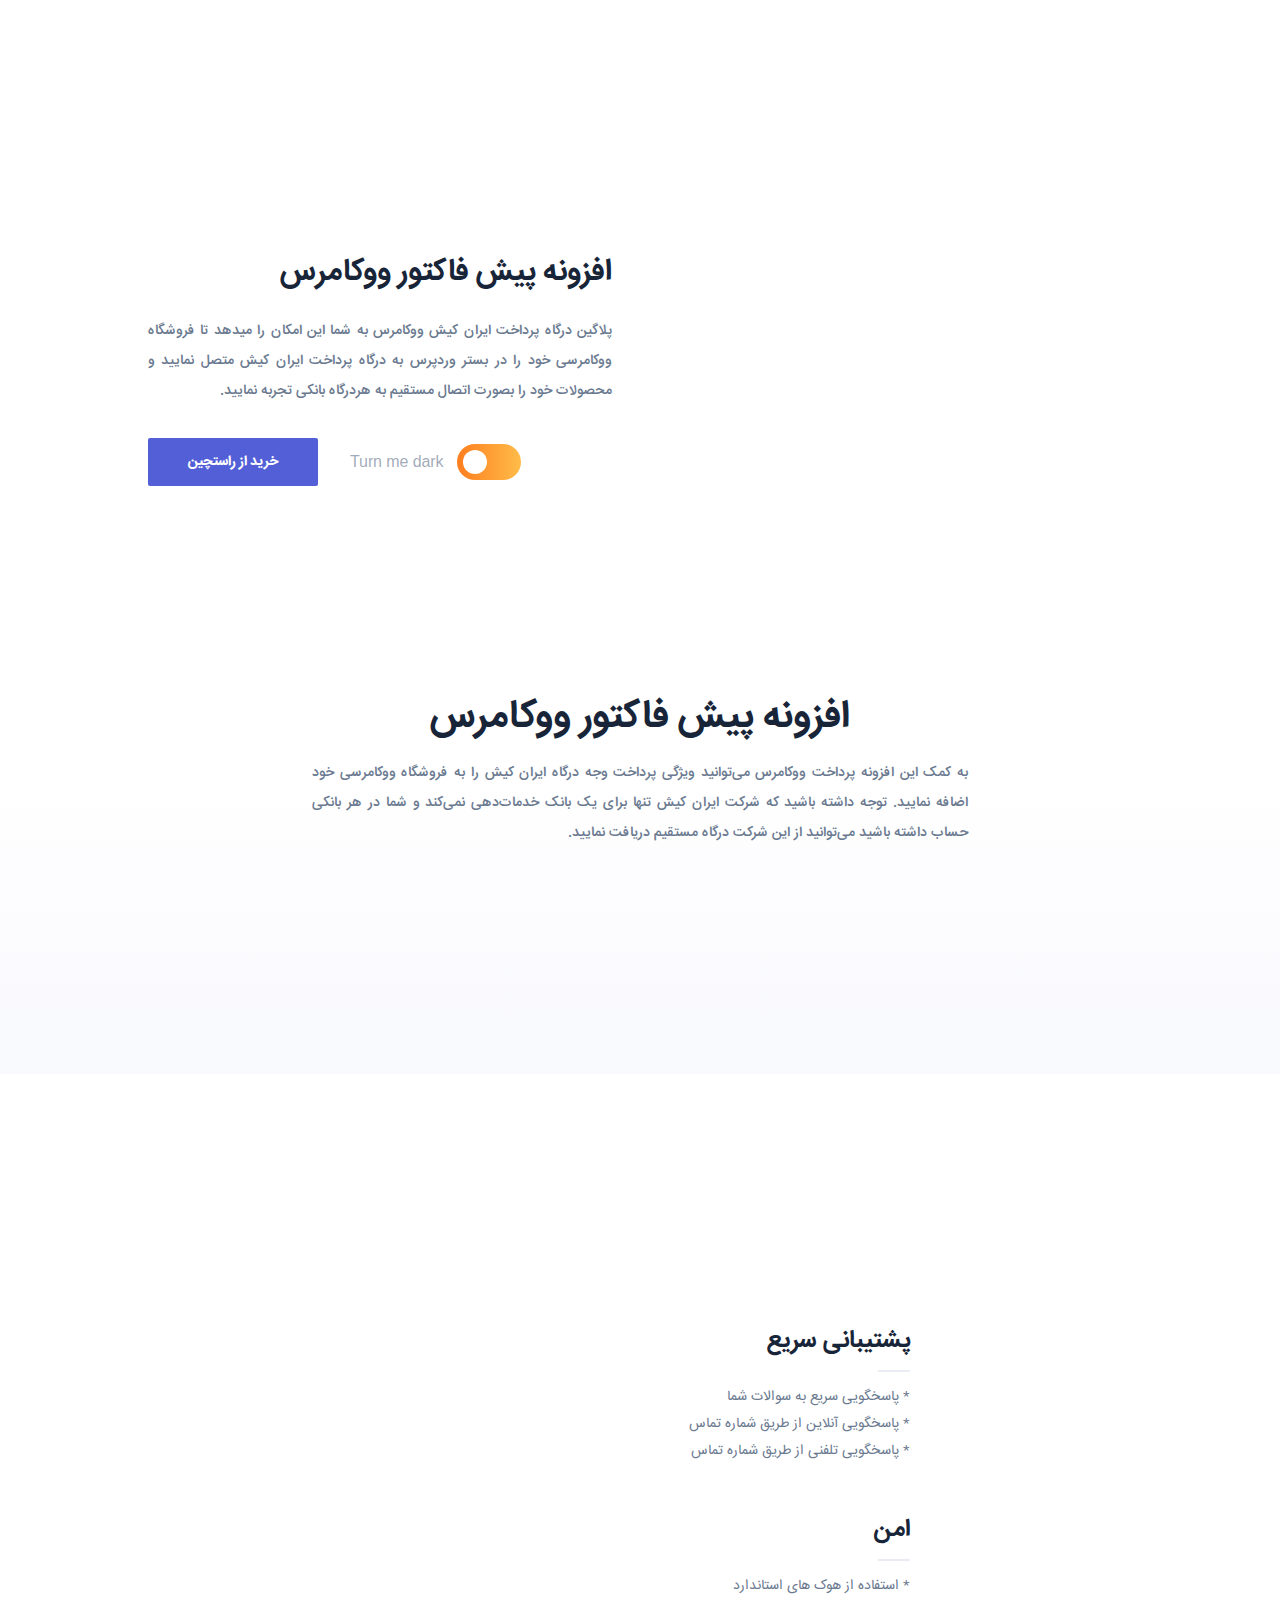
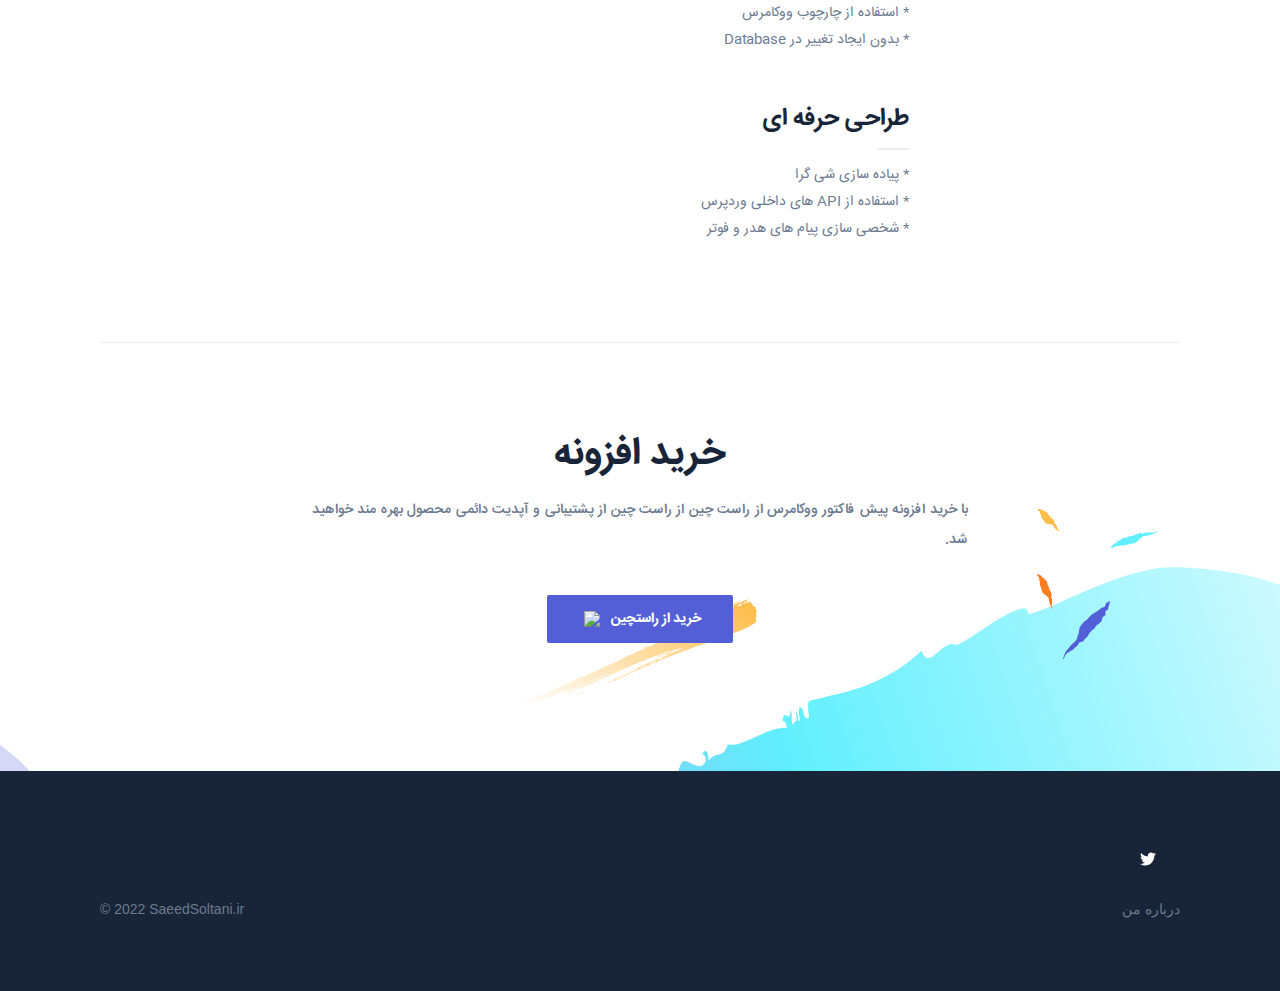
==== commit 53731d00: "Update new.html" ====
--- a/new.html
+++ b/new.html
@@ -37,7 +37,7 @@
 	                        <h1 class="hero-title mt-0"> افزونه پیش فاکتور ووکامرس</h1>
 	                        <p class="hero-paragraph">پلاگین درگاه پرداخت ایران کیش ووکامرس به شما این امکان را میدهد تا فروشگاه ووکامرسی خود را در بستر وردپرس  به درگاه پرداخت ایران کیش متصل نمایید و محصولات خود را بصورت اتصال مستقیم به هردرگاه بانکی تجربه نمایید.</p>
 	                        <div class="hero-cta">
-								<a class="button button-primary" href="#">خرید از راستچین</a>
+								<a class="button button-primary" href="https://www.rtl-theme.com/wc-proforma-invoice-wordpress-plugin/">خرید از راستچین</a>
 								<div class="lights-toggle">
 									<input id="lights-toggle" type="checkbox" name="lights-toggle" class="switch" checked="checked">
 									<label for="lights-toggle" class="text-xs"><span>Turn me <span class="label-text">dark</span></span></label>
@@ -149,7 +149,7 @@
 </p>
 							<div class="cta-cta">
 								<div class="container text-center">
-      <a class="button button-primary p-2" target="_blank" href="https://www.rtl-theme.com/irankish-gateway-woocommerce-wordpress-plugin/">
+      <a class="button button-primary p-2" target="_blank" href="https://www.rtl-theme.com/wc-proforma-invoice-wordpress-plugin/">
           <img src="https://files.rtl-theme.com/theme/assets/img/rtl_popup_logo-gray.png" width="32" style="
     padding: 0 5px;
 ">
@@ -174,7 +174,7 @@
                     </div>
                     <ul class="footer-links list-reset">                        
                         <li>
-                            <a href="https://saeedsoltani.ir">About us</a>
+                            <a href="https://saeedsoltani.ir">درباره من</a>
                         </li>                        
                     </ul>
                     <ul class="footer-social-links list-reset">                        
@@ -187,7 +187,7 @@
                             </a>
                         </li>                        
                     </ul>
-                    <div class="footer-copyright">&copy; 2022 SaeedSoltani.ir, all rights reserved</div>
+                    <div class="footer-copyright">&copy; 2022 SaeedSoltani.ir</div>
                 </div>
             </div>
         </footer>
--- a/assets/css/style.rtl.css
+++ b/assets/css/style.rtl.css
@@ -104,6 +104,6 @@
     font-family: 'IRANSansFaNum';
 }
 .header-logo-image, .footer-brand img {
-  width:50px;
-  border-radius:50%;
+  width:50px !important;
+  border-radius:50% !important;
 }
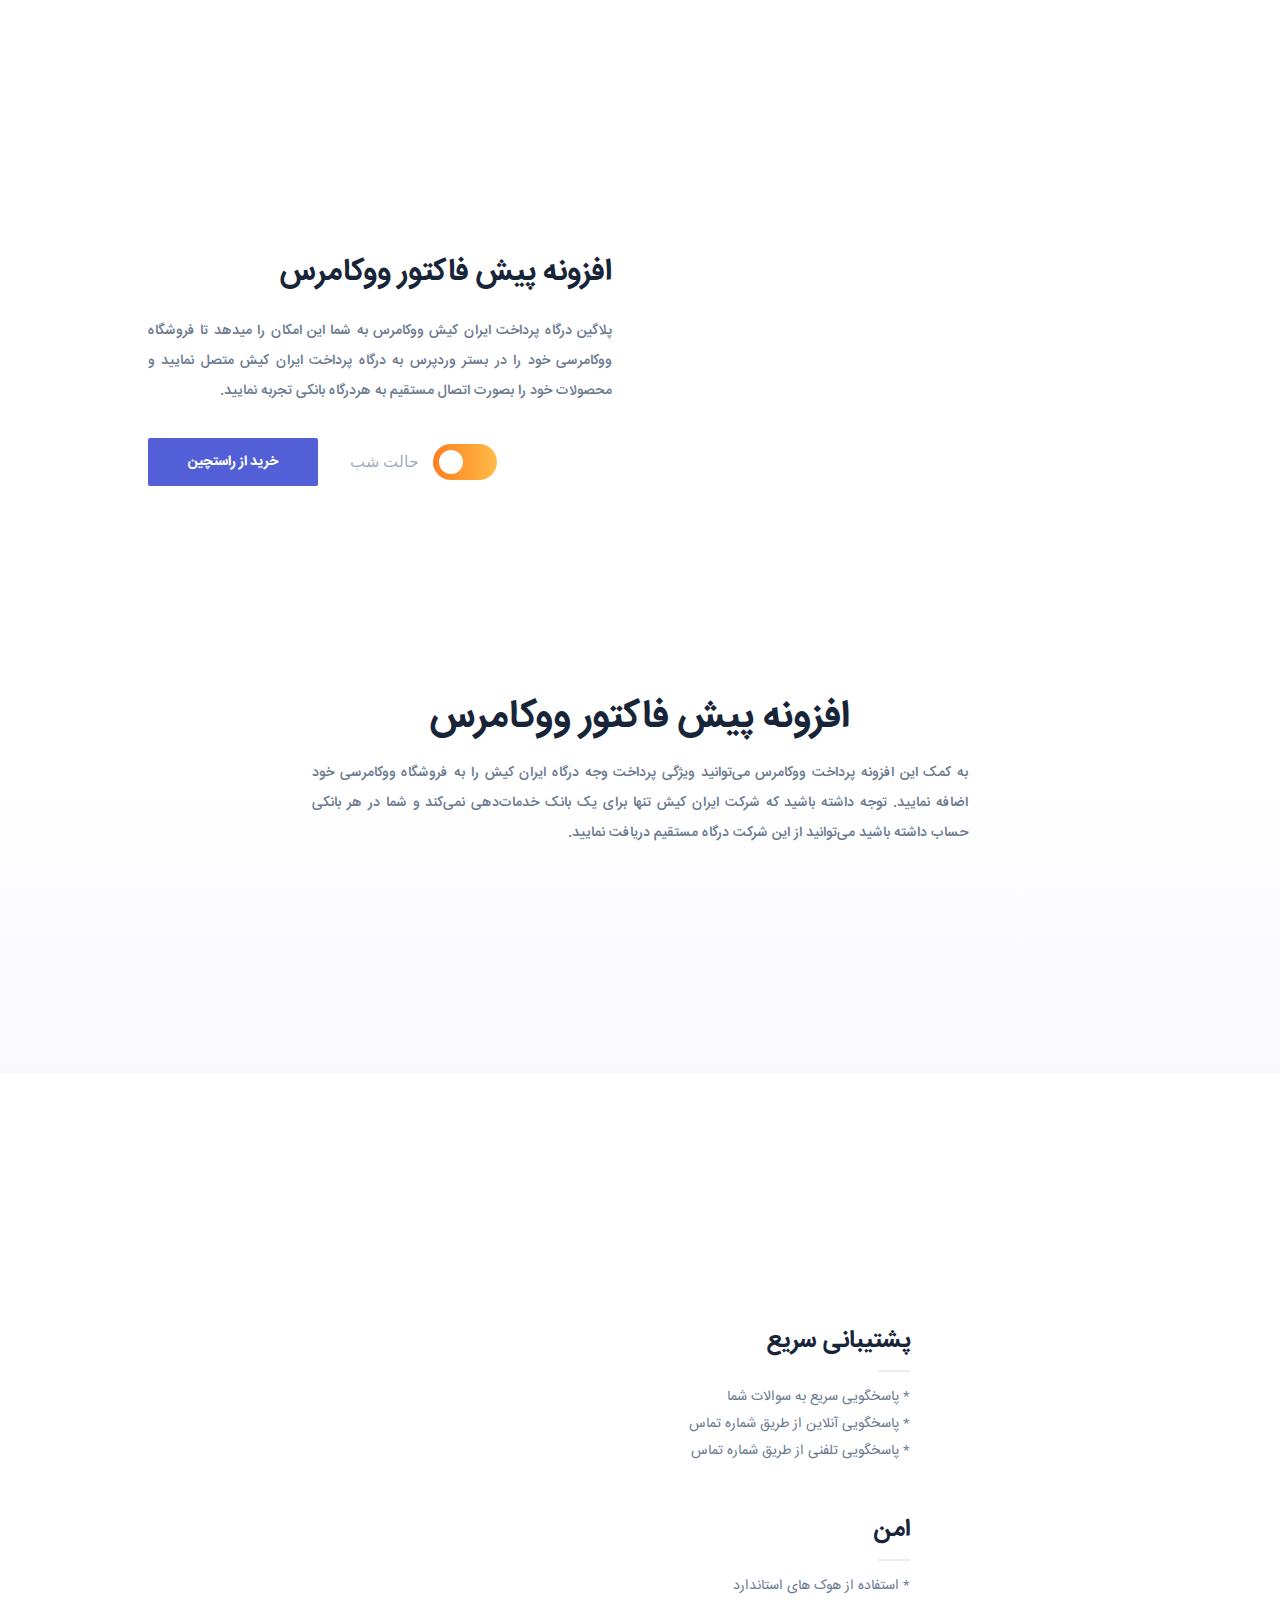
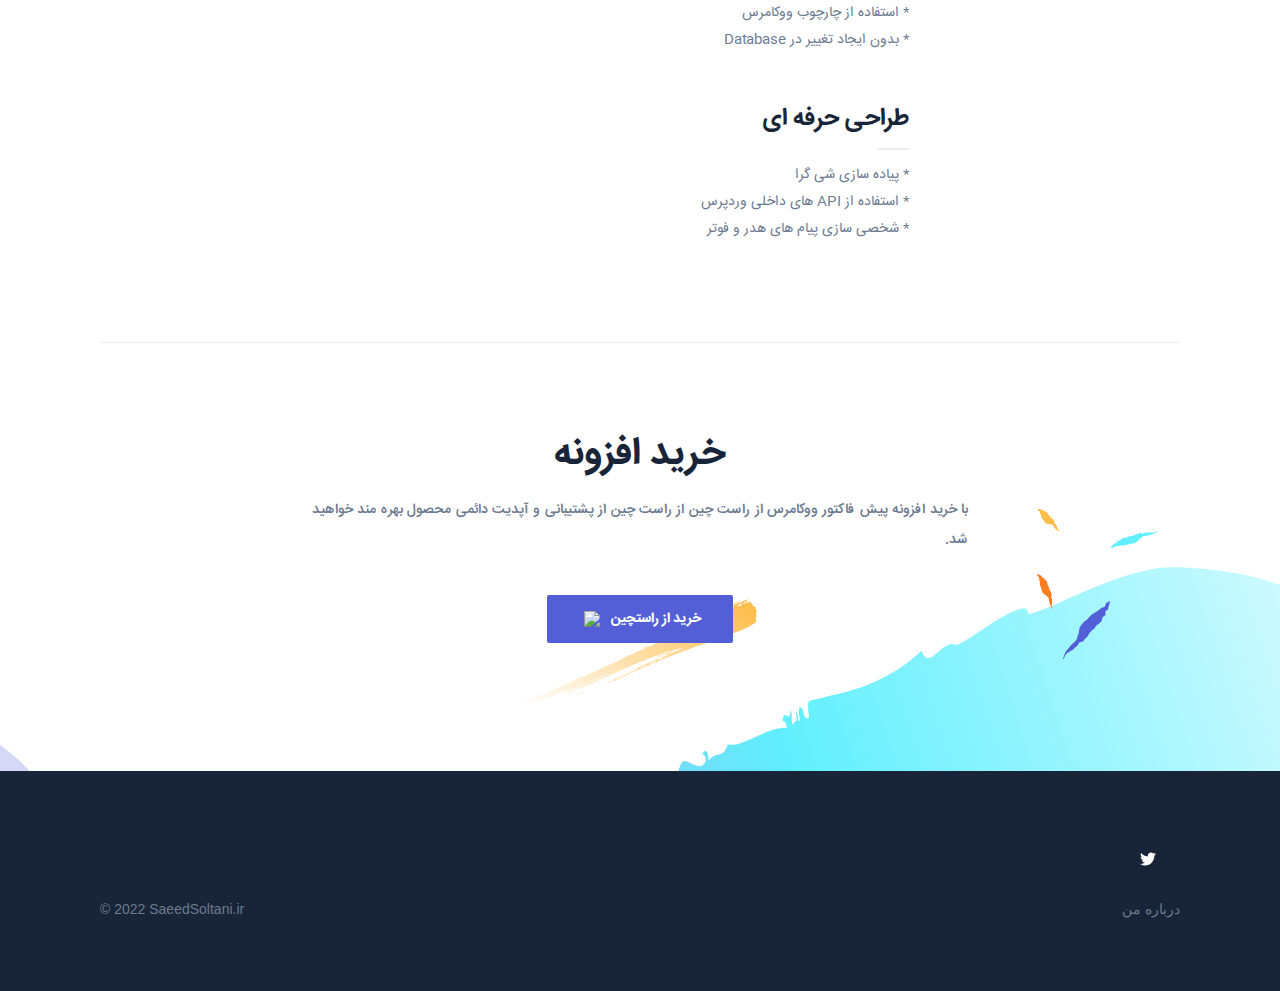
==== commit f11246b2: "Update new.html" ====
--- a/new.html
+++ b/new.html
@@ -20,8 +20,8 @@
                     <div class="brand header-brand">
                         <h1 class="m-0">
                             <a href="#">
-								<img class="header-logo-image asset-light" src="http://saeedsoltani.ir/apple-touch-icon.png" alt="Logo">
-								<img class="header-logo-image asset-dark" src="http://saeedsoltani.ir/apple-touch-icon.png" alt="Logo">
+								<img class="header-logo-image asset-light" style="width:50px;border-radius:50%;" src="http://saeedsoltani.ir/apple-touch-icon.png" alt="Logo">
+								<img class="header-logo-image asset-dark" style="width:50px;border-radius:50%;" src="http://saeedsoltani.ir/apple-touch-icon.png" alt="Logo">
                             </a>
                         </h1>
                     </div>
@@ -40,7 +40,7 @@
 								<a class="button button-primary" href="https://www.rtl-theme.com/wc-proforma-invoice-wordpress-plugin/">خرید از راستچین</a>
 								<div class="lights-toggle">
 									<input id="lights-toggle" type="checkbox" name="lights-toggle" class="switch" checked="checked">
-									<label for="lights-toggle" class="text-xs"><span>Turn me <span class="label-text">dark</span></span></label>
+									<label for="lights-toggle" class="text-xs"><span>حالت <span class="label-text">شب</span></span></label>
 								</div>
 							</div>
 						</div>
@@ -168,8 +168,8 @@
                 <div class="site-footer-inner">
                     <div class="brand footer-brand">
                         <a href="#">
-							<img class="asset-light" src="http://saeedsoltani.ir/apple-touch-icon.png" alt="Logo">
-							<img class="asset-dark" src="http://saeedsoltani.ir/apple-touch-icon.png" alt="Logo">
+							<img class="asset-light" style="width:50px;border-radius:50%;" src="http://saeedsoltani.ir/apple-touch-icon.png" alt="Logo">
+							<img class="asset-dark" style="width:50px;border-radius:50%;" src="http://saeedsoltani.ir/apple-touch-icon.png" alt="Logo">
                         </a>
                     </div>
                     <ul class="footer-links list-reset">                        
--- a/assets/css/style.rtl.css
+++ b/assets/css/style.rtl.css
@@ -74,7 +74,7 @@
 }
 html{line-height:1.15;-ms-text-size-adjust:100%;-webkit-text-size-adjust:100%}body{margin:0}article,aside,footer,header,nav,section{display:block}h1{font-size:2em;margin:0.67em 0}figcaption,figure,main{display:block}figure{margin:1em 40px}hr{box-sizing:content-box;height:0;overflow:visible}pre{font-family:monospace, monospace;font-size:1em}a{background-color:transparent;-webkit-text-decoration-skip:objects}abbr[title]{border-bottom:none;text-decoration:underline;-webkit-text-decoration:underline dotted;text-decoration:underline dotted}b,strong{font-weight:inherit}b,strong{font-weight:bolder}code,kbd,samp{font-family:monospace, monospace;font-size:1em}dfn{font-style:italic}mark{background-color:#ff0;color:#000}small{font-size:80%}sub,sup{font-size:75%;line-height:0;position:relative;vertical-align:baseline}sub{bottom:-0.25em}sup{top:-0.5em}audio,video{display:inline-block}audio:not([controls]){display:none;height:0}img{border-style:none}svg:not(:root){overflow:hidden}button,input,optgroup,select,textarea{font-family:sans-serif;font-size:100%;line-height:1.15;margin:0}button,input{overflow:visible}button,select{text-transform:none}button,html [type="button"],[type="reset"],[type="submit"]{-webkit-appearance:button}button::-moz-focus-inner,[type="button"]::-moz-focus-inner,[type="reset"]::-moz-focus-inner,[type="submit"]::-moz-focus-inner{border-style:none;padding:0}button:-moz-focusring,[type="button"]:-moz-focusring,[type="reset"]:-moz-focusring,[type="submit"]:-moz-focusring{outline:1px dotted ButtonText}fieldset{padding:0.35em 0.75em 0.625em}legend{box-sizing:border-box;color:inherit;display:table;max-width:100%;padding:0;white-space:normal}progress{display:inline-block;vertical-align:baseline}textarea{overflow:auto}[type="checkbox"],[type="radio"]{box-sizing:border-box;padding:0}[type="number"]::-webkit-inner-spin-button,[type="number"]::-webkit-outer-spin-button{height:auto}[type="search"]{-webkit-appearance:textfield;outline-offset:-2px}[type="search"]::-webkit-search-cancel-button,[type="search"]::-webkit-search-decoration{-webkit-appearance:none}::-webkit-file-upload-button{-webkit-appearance:button;font:inherit}details,menu{display:block}summary{display:list-item}canvas{display:inline-block}template{display:none}[hidden]{display:none}html{box-sizing:border-box}*,*:before,*:after{box-sizing:inherit}body{background:#fff;-moz-osx-font-smoothing:grayscale;-webkit-font-smoothing:antialiased}hr{border:0;display:block;height:1px;background:#E9EDF3;margin-top:24px;margin-bottom:24px}ul,ol{margin-top:0;margin-bottom:24px;padding-right:24px}ul{list-style:disc}ol{list-style:decimal}li>ul,li>ol{margin-bottom:0}dl{margin-top:0;margin-bottom:24px}dt{font-weight:600}dd{margin-right:24px;margin-bottom:24px}img{height:auto;max-width:100%;vertical-align:middle}figure{margin:24px 0}figcaption{font-size:16px;line-height:24px;padding:8px 0}img,svg{display:block}table{border-collapse:collapse;margin-bottom:24px;width:100%}tr{border-bottom:1px solid #E9EDF3}th{text-align:right}th,td{padding:10px 16px}th:first-child,td:first-child{padding-right:0}th:last-child,td:last-child{padding-left:0}html{font-size:20px;line-height:30px}body{color:#6B7A90;font-size:1rem}body,button,input,select,textarea{font-family:"Heebo", sans-serif}a{color:#535FD7;text-decoration:none}a:hover,a:active{outline:0;text-decoration:underline}h1,h2,h3,h4,h5,h6,.h1,.h2,.h3,.h4,.h5,.h6{clear:both;color:#182538;font-family:"IRANSansFaNum", sans-serif;font-weight:600}h1,.h1{font-size:38px;line-height:48px;letter-spacing:-0.1px}@media (min-width: 641px){h1,.h1{font-size:44px;line-height:54px;letter-spacing:0px}}h2,.h2{font-size:32px;line-height:42px;letter-spacing:-0.1px}@media (min-width: 641px){h2,.h2{font-size:38px;line-height:48px;letter-spacing:-0.1px}}h3,.h3,blockquote{font-size:24px;line-height:34px;letter-spacing:-0.1px}h4,h5,h6,.h4,.h5,.h6{font-size:20px;line-height:30px;letter-spacing:-0.1px}@media (max-width: 640px){.h1-mobile{font-size:38px;line-height:48px;letter-spacing:-0.1px}.h2-mobile{font-size:32px;line-height:42px;letter-spacing:-0.1px}.h3-mobile{font-size:24px;line-height:34px;letter-spacing:-0.1px}.h4-mobile,.h5-mobile,.h6-mobile{font-size:20px;line-height:30px;letter-spacing:-0.1px}}.text-light{color:#8595AE}.text-light a{color:#8595AE}.text-light h1,.text-light h2,.text-light h3,.text-light h4,.text-light h5,.text-light h6,.text-light .h1,.text-light .h2,.text-light .h3,.text-light .h4,.text-light .h5,.text-light .h6{color:#fff !important}.text-sm{font-size:18px;line-height:27px;letter-spacing:-0.1px}.text-xs{font-size:16px;line-height:24px;letter-spacing:-0.1px}h1,h2,.h1,.h2{margin-top:48px;margin-bottom:16px}h3,.h3{margin-top:36px;margin-bottom:12px}h4,h5,h6,.h4,.h5,.h6{margin-top:24px;margin-bottom:4px}p{margin-top:0;margin-bottom:24px}dfn,cite,em,i{font-style:italic}blockquote{color:#6B7A90;font-style:italic;margin-top:24px;margin-bottom:24px;margin-right:24px}blockquote::before{content:"\201C"}blockquote::after{content:"\201D"}blockquote p{display:inline}address{color:#6B7A90;border-width:1px 0;border-style:solid;border-color:#E9EDF3;padding:24px 0;margin:0 0 24px}pre,pre h1,pre h2,pre h3,pre h4,pre h5,pre h6,pre .h1,pre .h2,pre .h3,pre .h4,pre .h5,pre .h6{font-family:"Courier 10 Pitch", Courier, monospace}pre,code,kbd,tt,var{background:#F8F9FB}pre{font-size:16px;line-height:24px;margin-bottom:1.6em;max-width:100%;overflow:auto;padding:24px;margin-top:24px;margin-bottom:24px}code,kbd,tt,var{font-family:Monaco, Consolas, "Andale Mono", "DejaVu Sans Mono", monospace;font-size:16px;padding:2px 4px}abbr,acronym{cursor:help}mark,ins{text-decoration:none}small{font-size:18px;line-height:27px;letter-spacing:-0.1px}b,strong{font-weight:600}button,input,select,textarea,label{font-size:20px;line-height:30px}.container,.container-sm{width:100%;margin:0 auto;padding-right:16px;padding-left:16px}@media (min-width: 481px){.container,.container-sm{padding-right:24px;padding-left:24px}}.container{max-width:1128px}.container-sm{max-width:848px}.container .container-sm{max-width:800px;padding-right:0;padding-left:0}.screen-reader-text{clip:rect(1px, 1px, 1px, 1px);position:absolute !important;height:1px;width:1px;overflow:hidden;word-wrap:normal !important}.screen-reader-text:focus{border-radius:2px;box-shadow:0 0 2px 2px rgba(0,0,0,0.6);clip:auto !important;display:block;font-family:"IRANSansFaNum", sans-serif;font-size:14px;letter-spacing:0px;font-weight:600;line-height:16px;text-decoration:none;text-transform:uppercase;background-color:#fff;color:#535FD7 !important;border:none;height:auto;right:8px;padding:16px 32px;top:8px;width:auto;z-index:100000}.list-reset{list-style:none;padding:0}.text-left{text-align:right}.text-center{text-align:center}.text-right{text-align:left}.text-primary{color:#535FD7}.text-secondary{color:#61EFFD}.has-top-divider{position:relative}.has-top-divider::before{content:'';position:absolute;top:0;right:0;width:100%;display:block;height:1px;background:#E9EDF3}.has-bottom-divider{position:relative}.has-bottom-divider::after{content:'';position:absolute;bottom:0;right:0;width:100%;display:block;height:1px;background:#E9EDF3}.m-0{margin:0}.mt-0{margin-top:0}.mr-0{margin-left:0}.mb-0{margin-bottom:0}.ml-0{margin-right:0}.m-8{margin:8px}.mt-8{margin-top:8px}.mr-8{margin-left:8px}.mb-8{margin-bottom:8px}.ml-8{margin-right:8px}.m-16{margin:16px}.mt-16{margin-top:16px}.mr-16{margin-left:16px}.mb-16{margin-bottom:16px}.ml-16{margin-right:16px}.m-24{margin:24px}.mt-24{margin-top:24px}.mr-24{margin-left:24px}.mb-24{margin-bottom:24px}.ml-24{margin-right:24px}.m-32{margin:32px}.mt-32{margin-top:32px}.mr-32{margin-left:32px}.mb-32{margin-bottom:32px}.ml-32{margin-right:32px}.m-40{margin:40px}.mt-40{margin-top:40px}.mr-40{margin-left:40px}.mb-40{margin-bottom:40px}.ml-40{margin-right:40px}.m-48{margin:48px}.mt-48{margin-top:48px}.mr-48{margin-left:48px}.mb-48{margin-bottom:48px}.ml-48{margin-right:48px}.m-56{margin:56px}.mt-56{margin-top:56px}.mr-56{margin-left:56px}.mb-56{margin-bottom:56px}.ml-56{margin-right:56px}.m-64{margin:64px}.mt-64{margin-top:64px}.mr-64{margin-left:64px}.mb-64{margin-bottom:64px}.ml-64{margin-right:64px}.p-0{padding:0}.pt-0{padding-top:0}.pr-0{padding-left:0}.pb-0{padding-bottom:0}.pl-0{padding-right:0}.p-8{padding:8px}.pt-8{padding-top:8px}.pr-8{padding-left:8px}.pb-8{padding-bottom:8px}.pl-8{padding-right:8px}.p-16{padding:16px}.pt-16{padding-top:16px}.pr-16{padding-left:16px}.pb-16{padding-bottom:16px}.pl-16{padding-right:16px}.p-24{padding:24px}.pt-24{padding-top:24px}.pr-24{padding-left:24px}.pb-24{padding-bottom:24px}.pl-24{padding-right:24px}.p-32{padding:32px}.pt-32{padding-top:32px}.pr-32{padding-left:32px}.pb-32{padding-bottom:32px}.pl-32{padding-right:32px}.p-40{padding:40px}.pt-40{padding-top:40px}.pr-40{padding-left:40px}.pb-40{padding-bottom:40px}.pl-40{padding-right:40px}.p-48{padding:48px}.pt-48{padding-top:48px}.pr-48{padding-left:48px}.pb-48{padding-bottom:48px}.pl-48{padding-right:48px}.p-56{padding:56px}.pt-56{padding-top:56px}.pr-56{padding-left:56px}.pb-56{padding-bottom:56px}.pl-56{padding-right:56px}.p-64{padding:64px}.pt-64{padding-top:64px}.pr-64{padding-left:64px}.pb-64{padding-bottom:64px}.pl-64{padding-right:64px}.sr .has-animations .is-revealing{visibility:hidden}.input,.textarea{background-color:#182538;border-width:1px;border-style:solid;border-color:#E9EDF3;border-radius:2px;color:#6B7A90;max-width:100%;width:100%}.input::-webkit-input-placeholder,.textarea::-webkit-input-placeholder{color:#6B7A90}.input:-ms-input-placeholder,.textarea:-ms-input-placeholder{color:#6B7A90}.input::-ms-input-placeholder,.textarea::-ms-input-placeholder{color:#6B7A90}.input::placeholder,.textarea::placeholder{color:#6B7A90}.input::-ms-input-placeholder,.textarea::-ms-input-placeholder{color:#6B7A90}.input:-ms-input-placeholder,.textarea:-ms-input-placeholder{color:#6B7A90}.input:hover,.textarea:hover{border-color:#d9e0ea}.input:active,.input:focus,.textarea:active,.textarea:focus{outline:none;border-color:#E9EDF3}.input[disabled],.textarea[disabled]{cursor:not-allowed;background-color:#F8F9FB;border-color:#F8F9FB}.input{-moz-appearance:none;-webkit-appearance:none;font-size:16px;letter-spacing:-0.1px;line-height:20px;padding:13px 16px;height:48px;box-shadow:none}.input .inline-input{display:inline;width:auto}.textarea{display:block;min-width:100%;resize:vertical}.textarea .inline-textarea{display:inline;width:auto}.field-grouped>.control:not(:last-child){margin-bottom:8px}.switch[type="checkbox"]{outline:0;-webkit-user-select:none;-moz-user-select:none;-ms-user-select:none;user-select:none;position:absolute;opacity:0}.switch[type="checkbox"]+label{display:inline-flex;position:relative;line-height:36px;padding-right:78px;-webkit-user-select:none;-moz-user-select:none;-ms-user-select:none;user-select:none;cursor:pointer}.switch[type="checkbox"]+label::before,.switch[type="checkbox"]+label::after{content:'';position:absolute;display:block}.switch[type="checkbox"]+label::before{top:0;right:0;width:64px;height:36px;border-radius:18px;background:#E9EDF3}.switch[type="checkbox"]+label::after{top:6px;right:6px;width:24px;height:24px;border-radius:12px;background:#fff;transition:all .15s ease-out}.switch[type="checkbox"]:checked+label::before{background:#535FD7}.switch[type="checkbox"]:checked+label::after{right:34px}@media (min-width: 641px){.field-grouped{display:flex}.field-grouped>.control{flex-shrink:0}.field-grouped>.control.control-expanded{flex-grow:1;flex-shrink:1}.field-grouped>.control:not(:last-child){margin-bottom:0;margin-left:8px}}.button{display:inline-flex;font-family:"IRANSansFaNum", sans-serif;font-size:14px;letter-spacing:0px;font-weight:600;line-height:16px;text-decoration:none !important;text-transform:uppercase;background-color:#E9EDF3;color:#535FD7 !important;border:none;border-radius:2px;cursor:pointer;justify-content:center;padding:16px 32px;height:48px;text-align:center;white-space:nowrap}.button:hover{background:#ecf0f5}.button:active{outline:0}.button::before{border-radius:2px}.button-shadow{position:relative}.button-shadow::before{content:'';position:absolute;top:0;left:0;bottom:0;right:0;box-shadow:0 8px 24px rgba(255,255,255,0.25);mix-blend-mode:multiply;transition:box-shadow .15s ease}.button-shadow:hover::before{box-shadow:0 8px 24px rgba(255,255,255,0.35)}.button-sm{padding:8px 24px;height:32px}.button-sm.button-shadow::before{box-shadow:0 4px 16px rgba(255,255,255,0.25)}.button-sm.button-shadow:hover::before{box-shadow:0 4px 16px rgba(255,255,255,0.35)}.button-primary{color:#fff !important;background-color:#535FD7}.button-primary:hover{background:#5763d8}.button-primary.button-shadow::before{box-shadow:0 8px 16px rgba(83,95,215,0.25);mix-blend-mode:normal}.button-primary.button-shadow:hover::before{box-shadow:0 8px 16px rgba(83,95,215,0.35)}.button-primary .button-sm.button-shadow::before{box-shadow:0 4px 16px rgba(83,95,215,0.25)}.button-primary .button-sm.button-shadow:hover::before{box-shadow:0 4px 16px rgba(83,95,215,0.35)}.button-block{display:flex}.site-header{position:relative;padding:24px 0;z-index:2}.site-header::before{content:'';position:absolute;top:-140px;left:-100px;width:1440px;height:324px;background-image:url("../images/header-illustration-light.svg")}.lights-off .site-header::before{background-image:url("../images/header-illustration-dark.svg")}.site-header-inner{position:relative;display:flex;justify-content:space-between;align-items:center}.header-links{display:inline-flex}.header-links li{display:inline-flex}.header-links a:not(.button){font-size:16px;line-height:24px;letter-spacing:-0.1px;font-weight:600;color:#8595AE;text-transform:uppercase;text-decoration:none;line-height:16px;padding:8px 24px}.header-links a:not(.button):hover,.header-links a:not(.button):active{color:#fff}@media (min-width: 641px){.site-header::before{display:none}}.hero{text-align:center;padding-top:48px;padding-bottom:88px}.hero-copy{position:relative}.hero-paragraph{margin-bottom:32px}.hero-cta{max-width:400px;margin-right:auto;margin-left:auto;margin-bottom:80px}.lights-toggle{color:rgba(107,122,144,0.64)}.header-illustration{display:none}.header-illustration img,.header-illustration svg{max-width:none}.header-illustration-image{display:none}.hero-media{position:relative}.hero-media-illustration{position:absolute;top:-10%;right:-15px}.hero-media-illustration img,.hero-media-illustration svg{max-width:136%}.hero-media-container{position:relative}.hero-media-image{margin:0 auto;box-shadow:-48px 16px 48px rgba(24,37,56,0.12);border-radius:4px;-webkit-transform:perspective(1000px) rotateY(-16deg) rotateX(2deg) rotateZ(7deg) scaleY(0.95) translatex(-2%);transform:perspective(1000px) rotateY(-16deg) rotateX(2deg) rotateZ(7deg) scaleY(0.95) translatex(-2%)}.lights-off .hero-media-image{box-shadow:-48px 16px 48px rgba(0,0,0,0.2)}@media (max-width: 639px){.hero-cta>*{display:flex}.hero-cta>*+*{margin-top:32px}.lights-toggle{justify-content:center}}@media (min-width: 641px){.hero{text-align:right;padding-top:88px;padding-bottom:120px}.hero-inner{display:flex;justify-content:space-between}.hero-copy{padding-top:40px;padding-left:48px;min-width:448px;max-width:512px;z-index:1}.hero-title{margin-bottom:16px}.hero-paragraph{margin-bottom:32px}.hero-cta{display:flex;align-items:center;margin:0}.hero-cta .button{min-width:170px}.hero-cta .button:first-child{margin-right:32px}.header-illustration{display:block}.hero-media{z-index:0}.hero-media img,.hero-media svg{max-width:none}.header-illustration-image{display:block;position:absolute;top:-168px;right:-722px;width:1440px;height:324px}}.features-wrap{max-width:540px;margin:0 auto}.features-image{position:relative;margin-top:64px;margin-bottom:112px}.features-illustration{position:absolute;top:-2%;right:50%;-webkit-transform:translateX(50%);transform:translateX(50%);max-width:136%}.features-box{margin:0 auto;box-shadow:-48px 16px 48px rgba(24,37,56,0.12);-webkit-transform:perspective(1000px) rotateY(-10deg) translateY(2%);transform:perspective(1000px) rotateY(-10deg) translateY(2%)}.lights-off .features-box{box-shadow:-48px 16px 48px rgba(0,0,0,0.2)}.feature{text-align:center;margin-bottom:48px}.feature:last-of-type{margin-bottom:0}.feature-icon{display:inline-flex;margin-bottom:16px}.feature-icon img,.feature-icon svg{max-width:none}.feature-title{position:relative;margin-bottom:26px}.feature-title::after{content:'';width:32px;height:2px;position:absolute;bottom:-14px;right:calc(50% - 16px);background:#E9EDF3}.lights-off .feature-title::after{background:#304057}@media (min-width: 641px){.features{position:relative}.features .section-inner{padding-bottom:100px}.features .section-paragraph{padding-right:72px;padding-left:72px}.features::before{content:'';width:100%;height:300px;position:absolute;right:0;top:168px;background:linear-gradient(to bottom, rgba(83,95,215,0), rgba(83,95,215,0.04))}.lights-off .features::before{display:none}.feature{text-align:right}.feature-inner{display:flex}.feature-icon{display:block;margin-top:8px;margin-left:32px;margin-bottom:0}.feature-title::after{right:0}}.cta{position:relative}.cta .section-inner{padding-bottom:64px}.cta .section-paragraph{margin-bottom:32px}.cta::before{content:'';position:absolute;bottom:-32px;right:calc(50% - 720px);height:263px;width:1440px;background-image:url("../images/cta-illustration-light.svg")}.lights-off .cta::before{background-image:url("../images/cta-illustration-dark.svg")}.cta-cta{max-width:400px;margin-right:auto;margin-left:auto}@media (max-width: 639px){.cta-cta .button{display:flex}}@media (min-width: 641px){.cta .section-inner{padding-bottom:128px}.cta .section-paragraph{margin-bottom:40px;padding-right:72px;padding-left:72px}.cta::before{bottom:0}.cta-cta .button{min-width:170px}}.is-boxed{background:#E9EDF3}.body-wrap{background:#fff;overflow:hidden;display:flex;flex-direction:column;min-height:100vh}.boxed-container{max-width:1440px;margin:0 auto;box-shadow:0 16px 48px rgba(255,255,255,0.5)}main{flex:1 0 auto}.section-inner{position:relative;padding-top:48px;padding-bottom:48px}@media (min-width: 641px){.section-inner{padding-top:88px;padding-bottom:88px}}.site-footer{font-size:14px;line-height:20px;letter-spacing:0px;background:#182538;color:#6B7A90}.site-footer a{color:#6B7A90;text-decoration:none}.site-footer a:hover,.site-footer a:active{text-decoration:underline}.site-footer::before{display:none}.lights-off .site-footer::before{display:block}.site-footer-inner{position:relative;display:flex;flex-wrap:wrap;padding-top:48px;padding-bottom:48px}.footer-brand,.footer-links,.footer-social-links,.footer-copyright{flex:none;width:100%;display:inline-flex;justify-content:center}.footer-brand,.footer-links,.footer-social-links{margin-bottom:24px}.footer-links li+li,.footer-social-links li+li{margin-right:16px}.footer-social-links li{display:inline-flex}.footer-social-links li a{padding:8px}@media (min-width: 641px){.site-footer-inner{justify-content:space-between;padding-top:72px;padding-bottom:72px}.footer-brand,.footer-links,.footer-social-links,.footer-copyright{flex:50%}.footer-brand,.footer-copyright{justify-content:flex-start}.footer-links,.footer-social-links{justify-content:flex-end}.footer-links{order:1;margin-bottom:0}}.switch[type="checkbox"]+label::before{background:#41a5ea;background:linear-gradient(to left, #2FEAFC 0, #535FD7 100%)}.switch[type="checkbox"]+label::after{background:#fff}.switch[type="checkbox"]:checked+label::before{background:#ff9d34;background:linear-gradient(to left, #FFBC48 0, #FE7E1F 100%)}.asset-light,.asset-dark{visibility:hidden;opacity:0}.is-loaded .asset-light,.is-loaded .asset-dark{visibility:visible;opacity:1}.asset-dark{display:none}.lights-off{color:#8595AE}.lights-off .asset-light{display:none}.lights-off .asset-dark{display:block}.lights-off a{color:#8595AE}.lights-off h1,.lights-off h2,.lights-off h3,.lights-off h4,.lights-off h5,.lights-off h6,.lights-off .h1,.lights-off .h2,.lights-off .h3,.lights-off .h4,.lights-off .h5,.lights-off .h6{color:#fff !important}.lights-off.is-boxed{background:#202d3f}.lights-off .body-wrap{background:#182538}.lights-off .boxed-container{box-shadow:0 16px 48px rgba(0,0,0,0.2)}.lights-off hr{display:block;height:1px;background:#304057}.lights-off .has-top-divider{position:relative}.lights-off .has-top-divider::before{content:'';position:absolute;top:0;right:0;width:100%;display:block;height:1px;background:#304057}.lights-off .has-bottom-divider{position:relative}.lights-off .has-bottom-divider::after{content:'';position:absolute;bottom:0;right:0;width:100%;display:block;height:1px;background:#304057}body,a,h1,h2,h3,h4,h5,h6,.h1,.h2,.h3,.h4,.h5,.h6{transition:color .25s ease}.is-boxed,.body-wrap,.has-top-divider,.has-bottom-divider::after,hr::after,.feature-title::after{transition:background .25s ease}.boxed-container{transition:box-shadow .15s ease}@-webkit-keyframes fadeInLogo{0%{opacity:0;-webkit-transform:scale(0.5);transform:scale(0.5)}}@keyframes fadeInLogo{0%{opacity:0;-webkit-transform:scale(0.5);transform:scale(0.5)}}@-webkit-keyframes fadeInLeftMedia{0%{opacity:0;-webkit-transform:scale(0.8) translate3d(-40px, 10px, 0);transform:scale(0.8) translate3d(-40px, 10px, 0)}30%{opacity:1}}@keyframes fadeInLeftMedia{0%{opacity:0;-webkit-transform:scale(0.8) translate3d(-40px, 10px, 0);transform:scale(0.8) translate3d(-40px, 10px, 0)}30%{opacity:1}}@-webkit-keyframes fadeInLeftIllustration{0%{opacity:0;-webkit-transform:scale(0.95) translate3d(-40px, 10px, 0);transform:scale(0.95) translate3d(-40px, 10px, 0)}}@keyframes fadeInLeftIllustration{0%{opacity:0;-webkit-transform:scale(0.95) translate3d(-40px, 10px, 0);transform:scale(0.95) translate3d(-40px, 10px, 0)}}@-webkit-keyframes fadeUpBox{0%{opacity:0;-webkit-transform:scale(0.95) translate3d(40px, 20px, 0);transform:scale(0.95) translate3d(40px, 20px, 0)}30%{opacity:1}}@keyframes fadeUpBox{0%{opacity:0;-webkit-transform:scale(0.95) translate3d(40px, 20px, 0);transform:scale(0.95) translate3d(40px, 20px, 0)}30%{opacity:1}}@-webkit-keyframes fadeIn{0%{opacity:0}}@keyframes fadeIn{0%{opacity:0}}.is-loaded .header-logo-image{-webkit-animation:fadeInLogo 0.35s both cubic-bezier(0.3, 0, 0.2, 1);animation:fadeInLogo 0.35s both cubic-bezier(0.3, 0, 0.2, 1);will-change:transform}.is-loaded .hero-media-image{-webkit-animation:fadeInLeftMedia 1s 0.2s both cubic-bezier(0.3, 0, 0.2, 1);animation:fadeInLeftMedia 1s 0.2s both cubic-bezier(0.3, 0, 0.2, 1);will-change:transform}.is-loaded .hero-media-illustration-image{-webkit-animation:fadeInLeftIllustration 1s 0.2s both cubic-bezier(0.3, 0, 0.2, 1);animation:fadeInLeftIllustration 1s 0.2s both cubic-bezier(0.3, 0, 0.2, 1);will-change:transform}.is-loaded .features-box{-webkit-animation:fadeUpBox 1s 0.2s both cubic-bezier(0.3, 0, 0.2, 1);animation:fadeUpBox 1s 0.2s both cubic-bezier(0.3, 0, 0.2, 1);will-change:transform}.is-loaded .header-illustration-image{-webkit-animation:fadeIn 1s both cubic-bezier(0.3, 0, 0.2, 1);animation:fadeIn 1s both cubic-bezier(0.3, 0, 0.2, 1);will-change:transform}.is-loaded .features-illustration{-webkit-animation:fadeIn 1s 0.2s both cubic-bezier(0.3, 0, 0.2, 1);animation:fadeIn 1s 0.2s both cubic-bezier(0.3, 0, 0.2, 1);will-change:transform}
 .is-loaded .hero-media-image {    
-    width: 200px;
+    width: 150px;
     margin: 0 auto;
     text-align: center;
     margin-right: 150px;
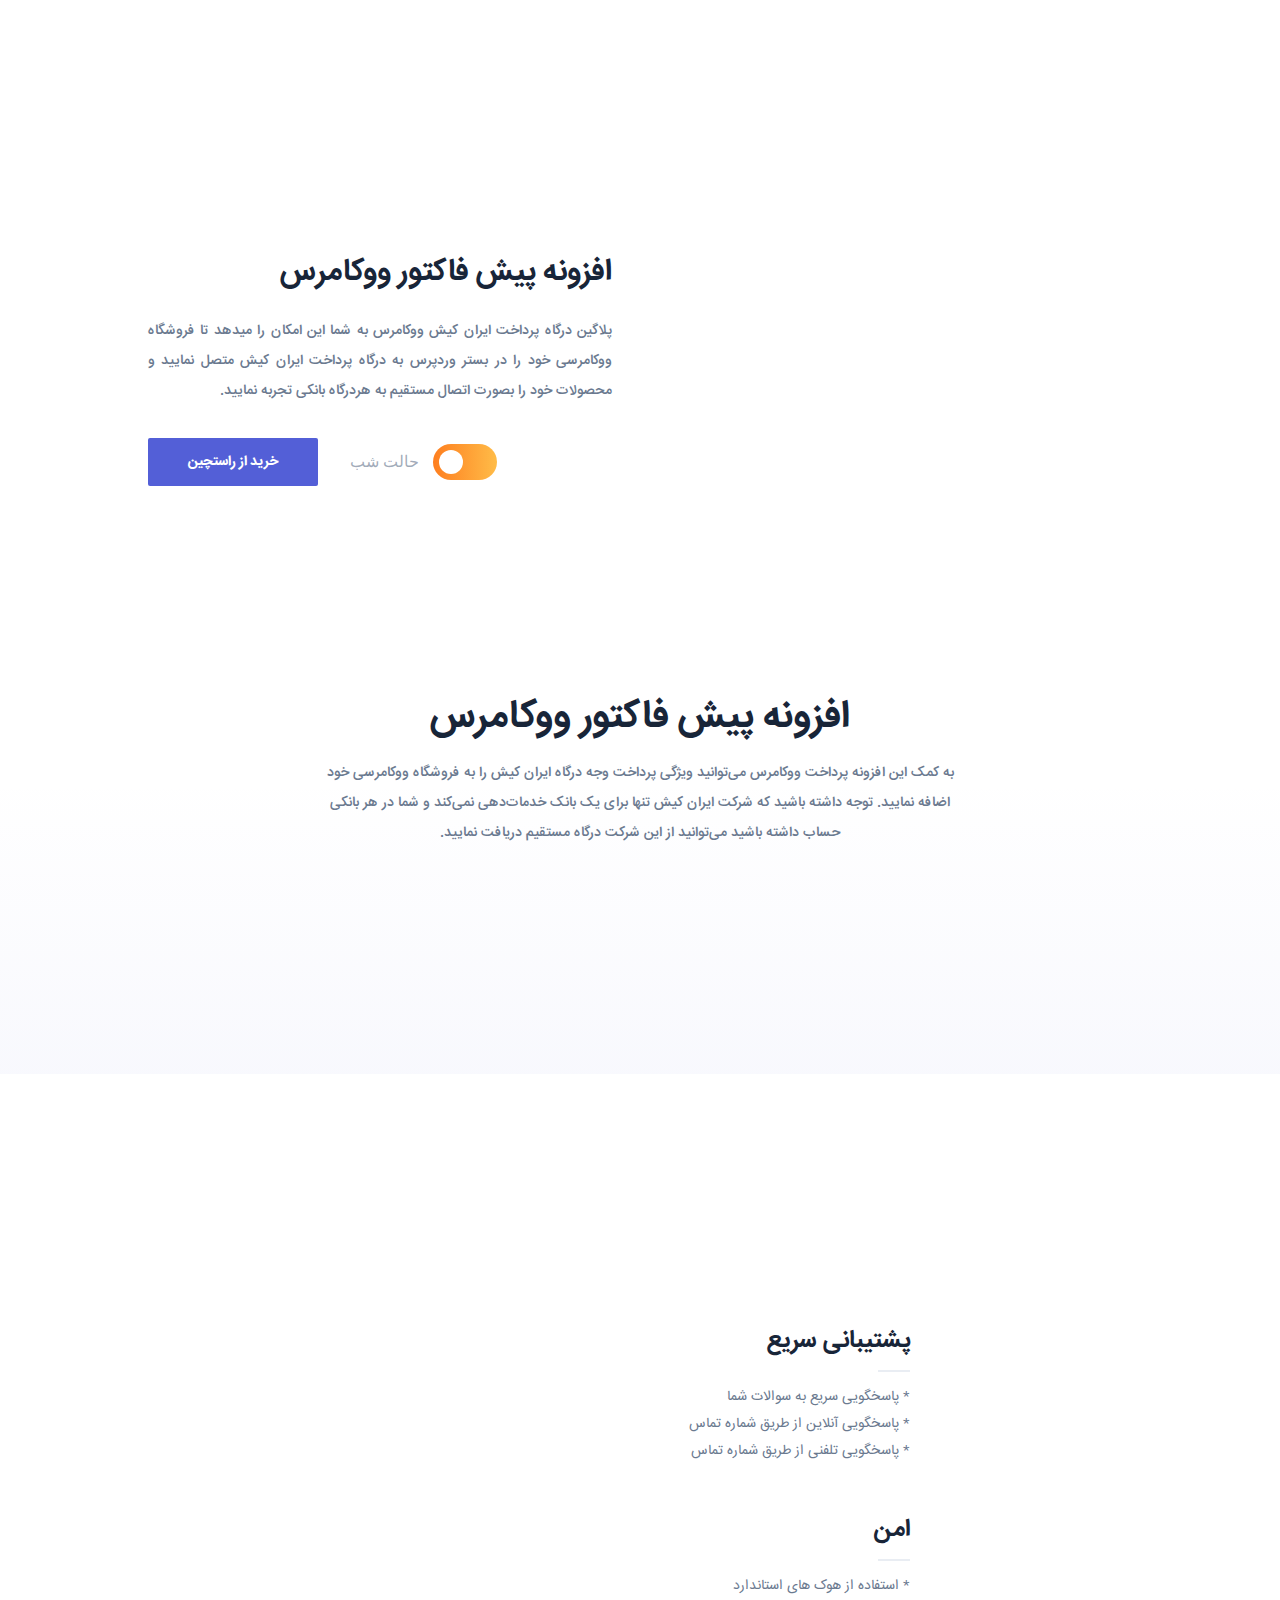
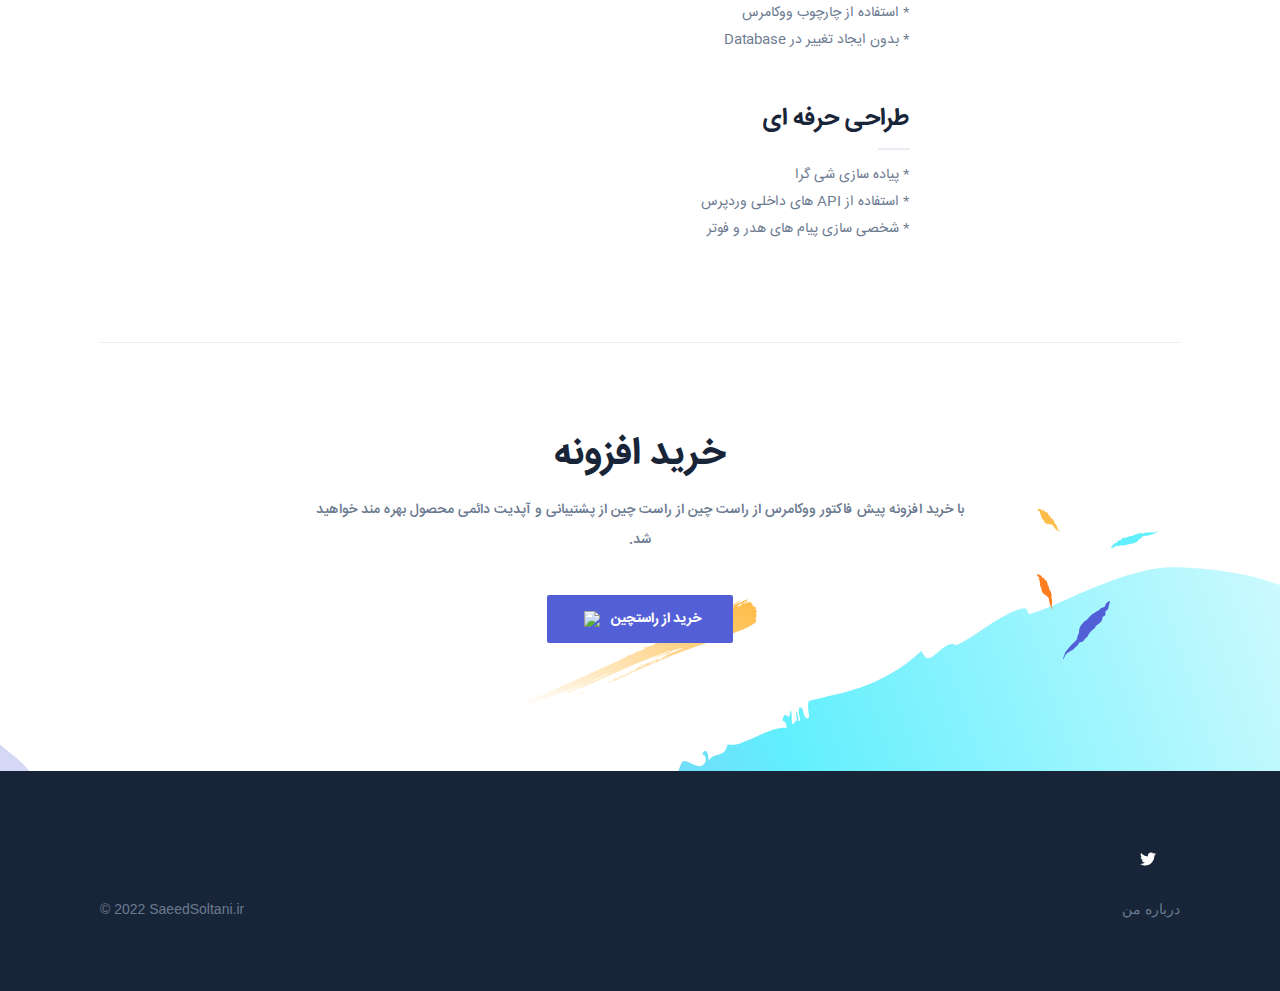
==== commit 684a73dd: "Update new.html" ====
--- a/new.html
+++ b/new.html
@@ -68,7 +68,7 @@
 						<div class="features-header text-center">
 							<div class="container-sm">
 								<h2 class="section-title mt-0">افزونه پیش فاکتور ووکامرس</h2>
-	                            <p class="section-paragraph">به کمک این افزونه پرداخت ووکامرس می‌توانید ویژگی پرداخت وجه درگاه ایران کیش را به فروشگاه ووکامرسی خود اضافه نمایید. توجه داشته باشید که شرکت ایران کیش تنها برای یک بانک خدمات‌دهی نمی‌کند و شما در هر بانکی حساب داشته باشید می‌توانید از این شرکت درگاه مستقیم دریافت نمایید.</p>
+	                            <p class="section-paragraph" style="text-align:center;">به کمک این افزونه پرداخت ووکامرس می‌توانید ویژگی پرداخت وجه درگاه ایران کیش را به فروشگاه ووکامرسی خود اضافه نمایید. توجه داشته باشید که شرکت ایران کیش تنها برای یک بانک خدمات‌دهی نمی‌کند و شما در هر بانکی حساب داشته باشید می‌توانید از این شرکت درگاه مستقیم دریافت نمایید.</p>
 								<div class="features-image">
 									<img class="features-illustration asset-dark" src="assets/images/features-illustration-dark.svg" alt="Feature illustration">
 									<img class="features-box asset-dark" src="assets/images/1.jpg" alt="Feature box">
@@ -144,7 +144,7 @@
                     <div class="cta-inner section-inner">
                         <div class="cta-header text-center">
                             <h2 class="section-title mt-0">خرید افزونه</h2>
-                            <p class="section-paragraph">با خرید افزونه پیش فاکتور ووکامرس از راست چین از راست چین از پشتیبانی و آپدیت دائمی محصول بهره مند خواهید شد.
+                            <p class="section-paragraph" style="text-align:center;">با خرید افزونه پیش فاکتور ووکامرس از راست چین از راست چین از پشتیبانی و آپدیت دائمی محصول بهره مند خواهید شد.
 
 </p>
 							<div class="cta-cta">
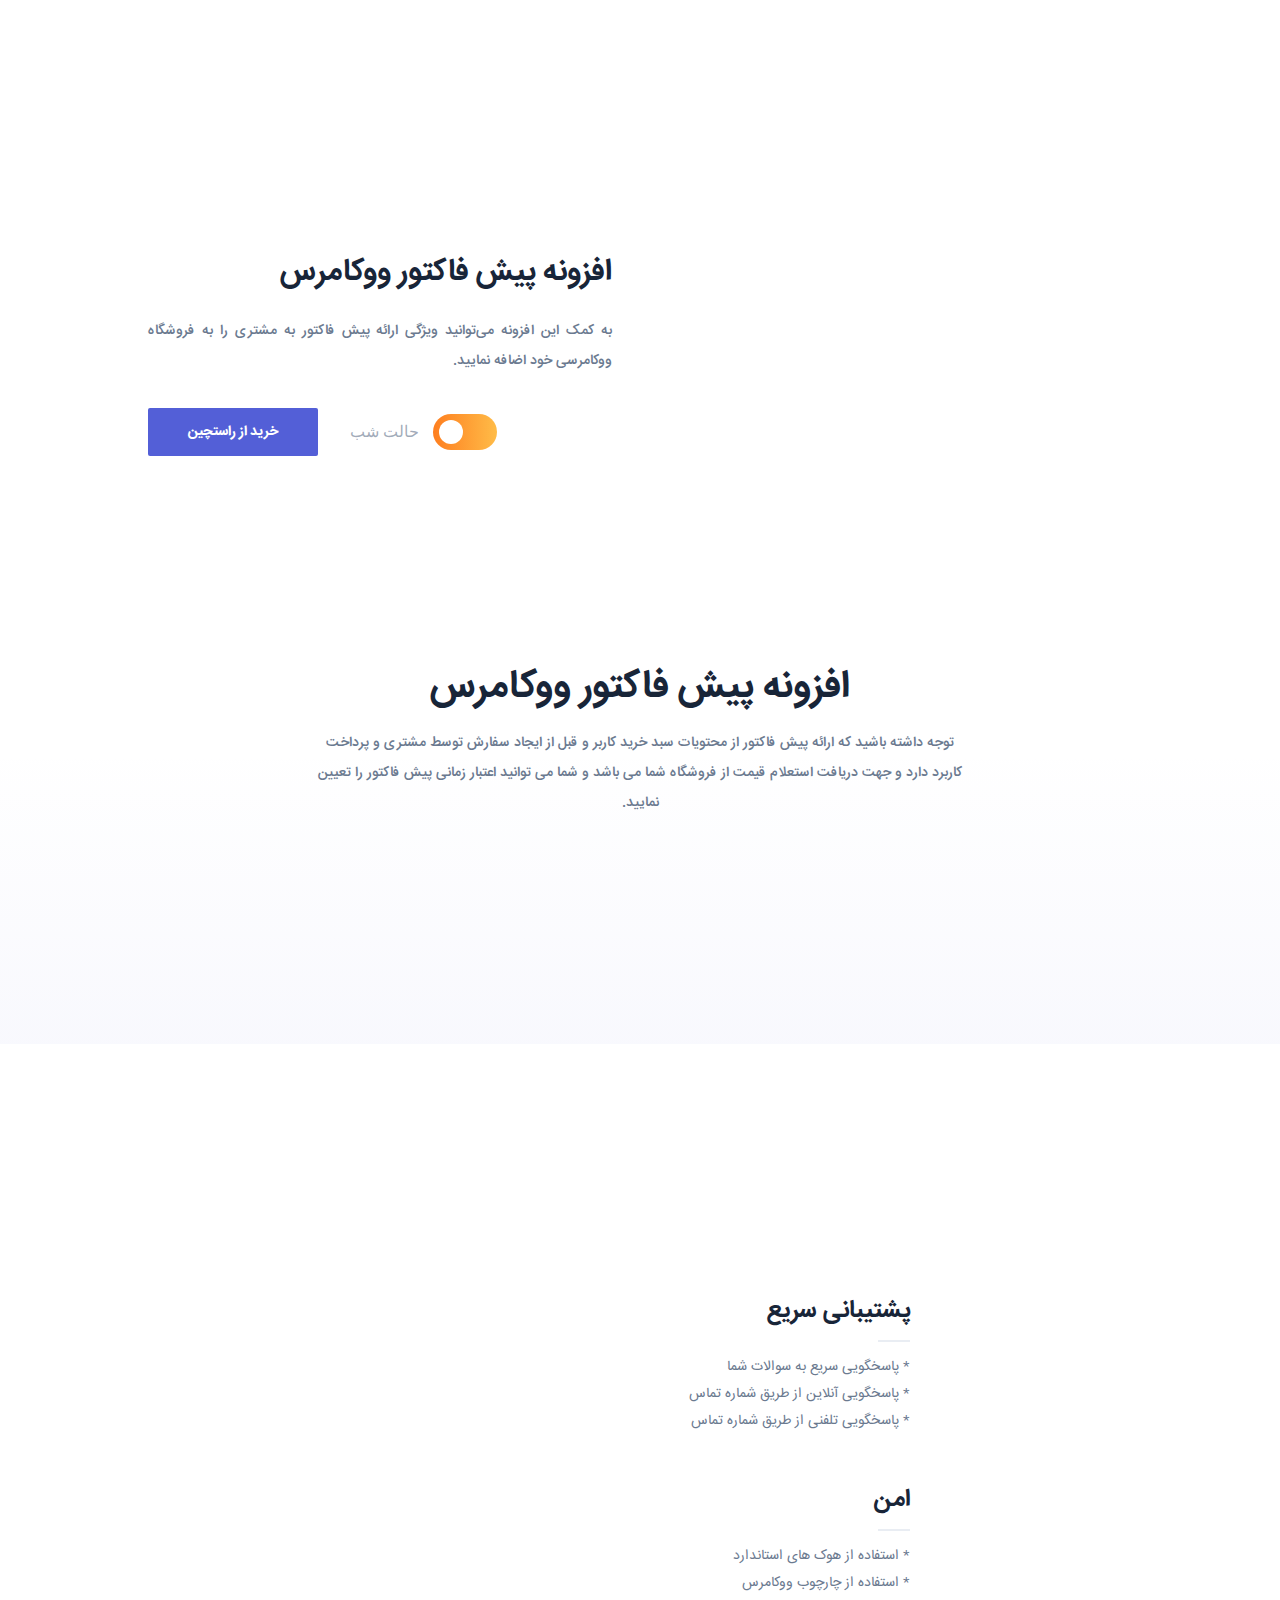
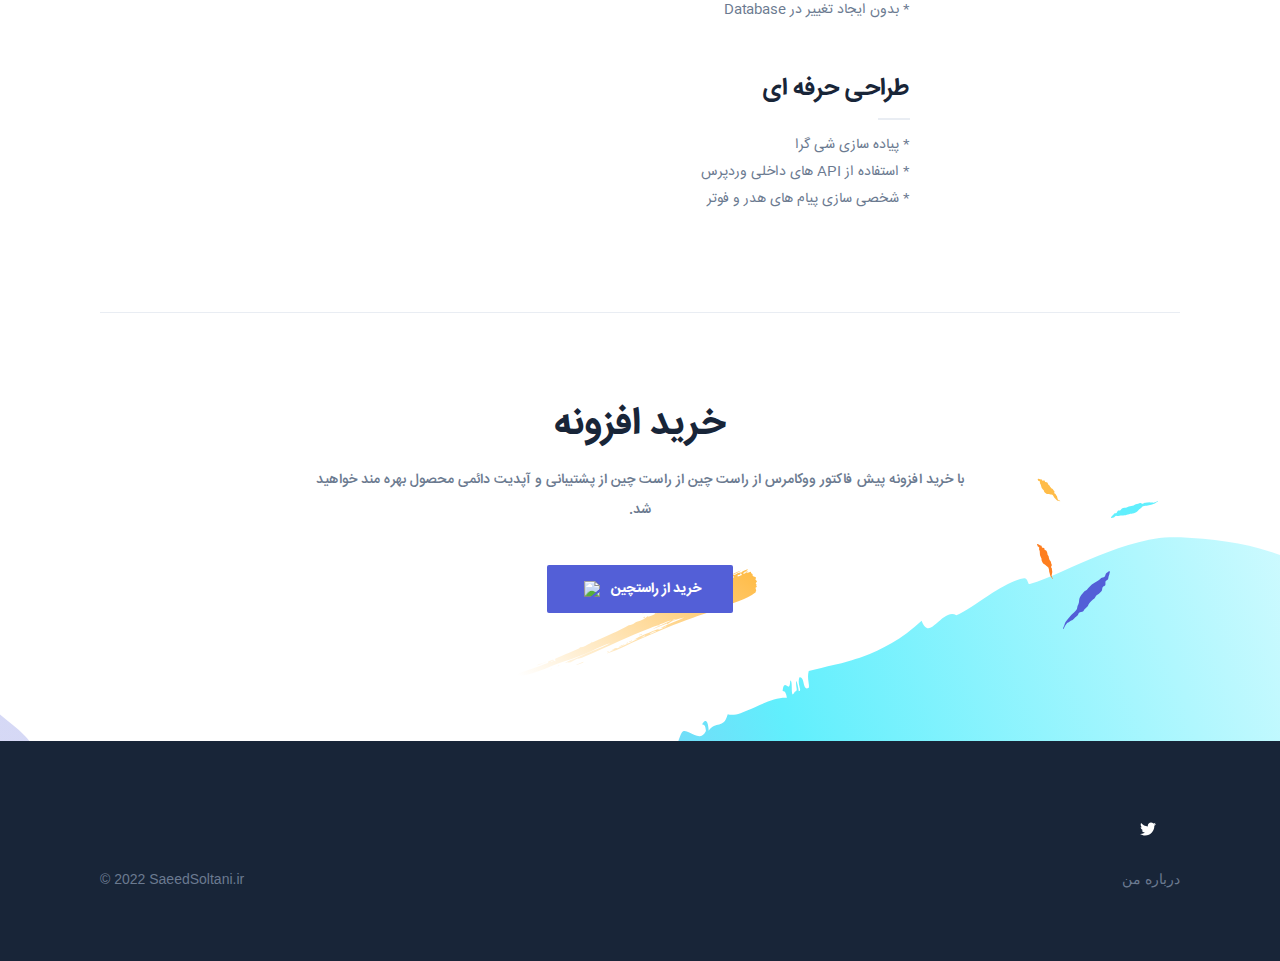
==== commit a60ea19b: "Update new.html" ====
--- a/new.html
+++ b/new.html
@@ -35,7 +35,7 @@
                     <div class="hero-inner">
 						<div class="hero-copy">
 	                        <h1 class="hero-title mt-0"> افزونه پیش فاکتور ووکامرس</h1>
-	                        <p class="hero-paragraph">پلاگین درگاه پرداخت ایران کیش ووکامرس به شما این امکان را میدهد تا فروشگاه ووکامرسی خود را در بستر وردپرس  به درگاه پرداخت ایران کیش متصل نمایید و محصولات خود را بصورت اتصال مستقیم به هردرگاه بانکی تجربه نمایید.</p>
+	                        <p class="hero-paragraph">به کمک این افزونه می‌توانید ویژگی ارائه پیش فاکتور به مشتری را به فروشگاه ووکامرسی خود اضافه نمایید.</p>
 	                        <div class="hero-cta">
 								<a class="button button-primary" href="https://www.rtl-theme.com/wc-proforma-invoice-wordpress-plugin/">خرید از راستچین</a>
 								<div class="lights-toggle">
@@ -54,8 +54,8 @@
 								<img class="hero-media-illustration-image asset-dark" src="assets/images/hero-media-illustration-dark.svg" alt="Hero media illustration">
 							</div>
 							<div class="hero-media-container">
-								<img class="hero-media-image asset-light" src="http://saeedsoltani.ir/ikc/assets/images/ikc-tumbnew.png" alt="Hero media">
-								<img class="hero-media-image asset-dark" src="http://saeedsoltani.ir/ikc/assets/images/ikc-tumbnew.png" alt="Hero media">
+								<img class="hero-media-image asset-light" src="assets/images/02.png" alt="Hero media">
+								<img class="hero-media-image asset-dark" src="assets/images/02.png" alt="Hero media">
 							</div>
 						</div>
                     </div>
@@ -68,7 +68,7 @@
 						<div class="features-header text-center">
 							<div class="container-sm">
 								<h2 class="section-title mt-0">افزونه پیش فاکتور ووکامرس</h2>
-	                            <p class="section-paragraph" style="text-align:center;">به کمک این افزونه پرداخت ووکامرس می‌توانید ویژگی پرداخت وجه درگاه ایران کیش را به فروشگاه ووکامرسی خود اضافه نمایید. توجه داشته باشید که شرکت ایران کیش تنها برای یک بانک خدمات‌دهی نمی‌کند و شما در هر بانکی حساب داشته باشید می‌توانید از این شرکت درگاه مستقیم دریافت نمایید.</p>
+	                            				  <p class="section-paragraph" style="text-align:center;">توجه داشته باشید که ارائه پیش فاکتور از محتویات سبد خرید کاربر و قبل از ایجاد سفارش توسط مشتری و پرداخت کاربرد دارد و جهت دریافت استعلام قیمت از فروشگاه شما می باشد و شما می توانید اعتبار زمانی پیش فاکتور را تعیین نمایید.</p>
 								<div class="features-image">
 									<img class="features-illustration asset-dark" src="assets/images/features-illustration-dark.svg" alt="Feature illustration">
 									<img class="features-box asset-dark" src="assets/images/1.jpg" alt="Feature box">
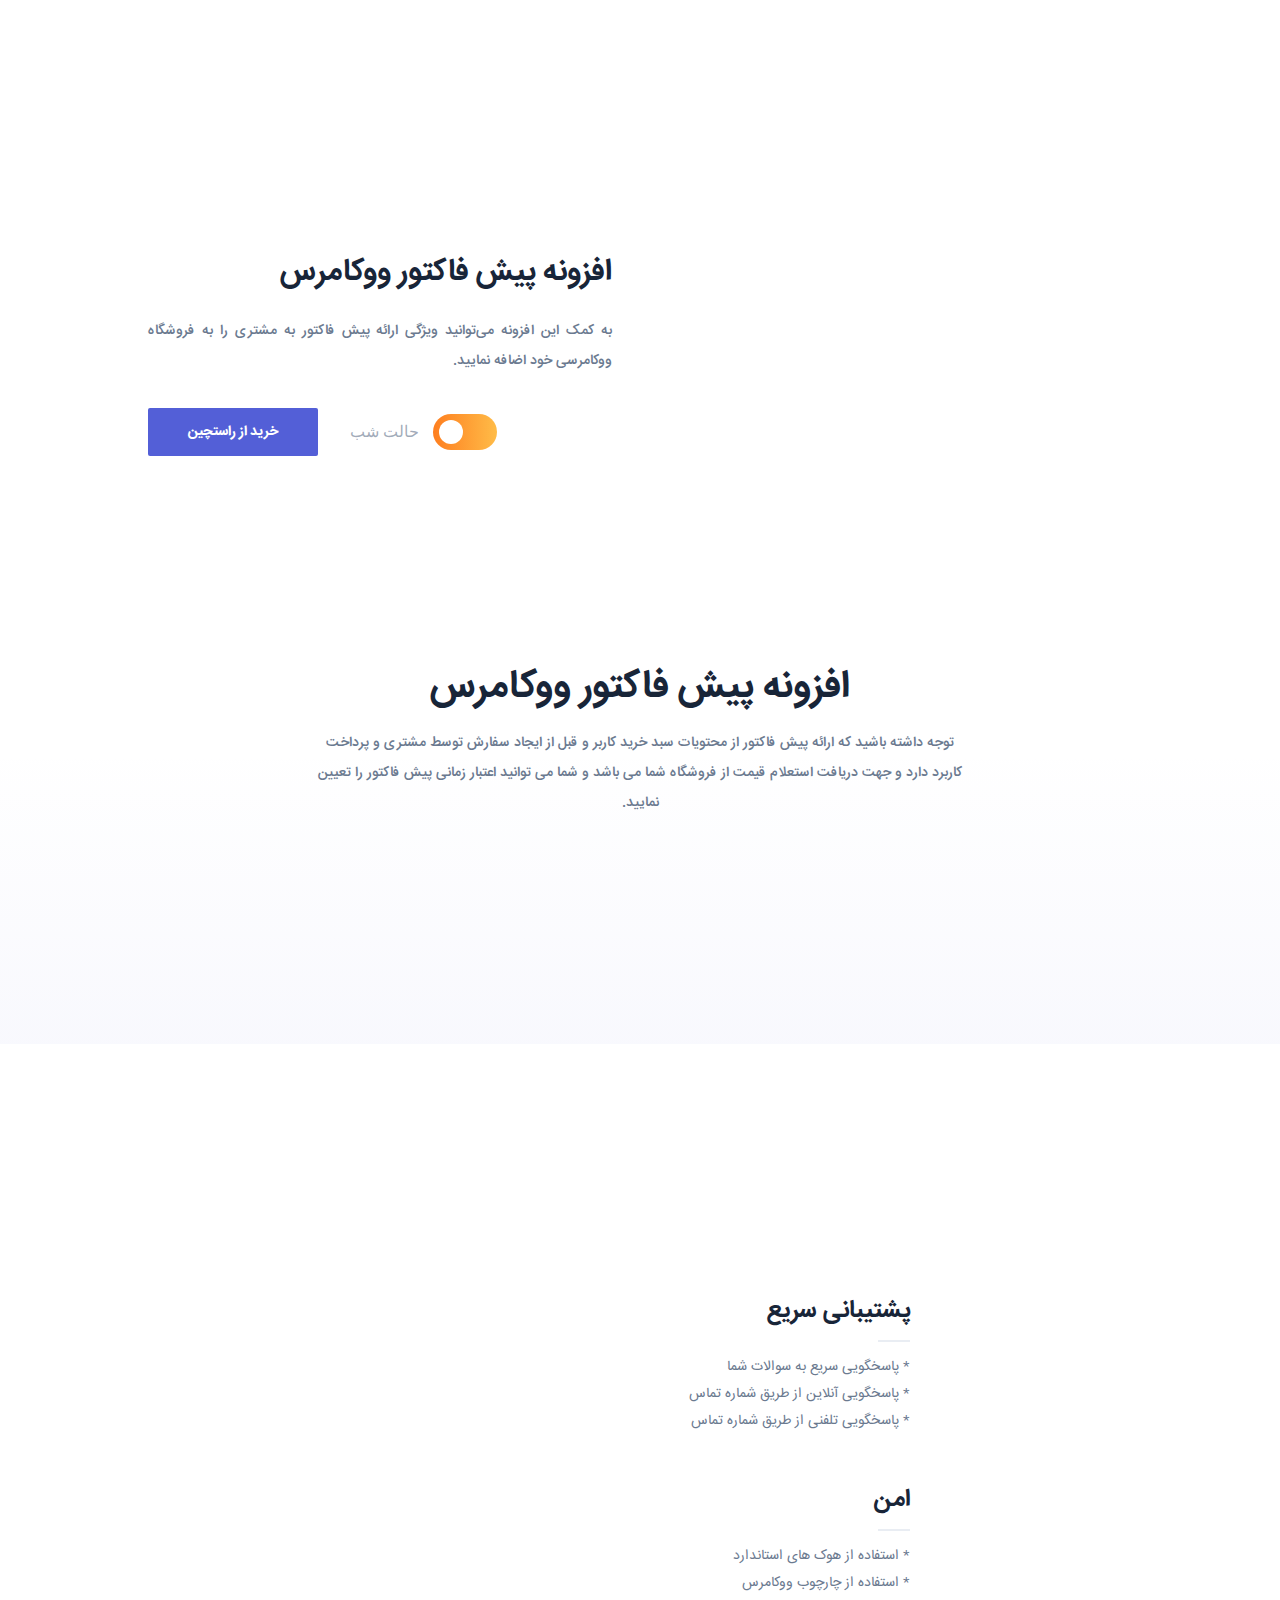
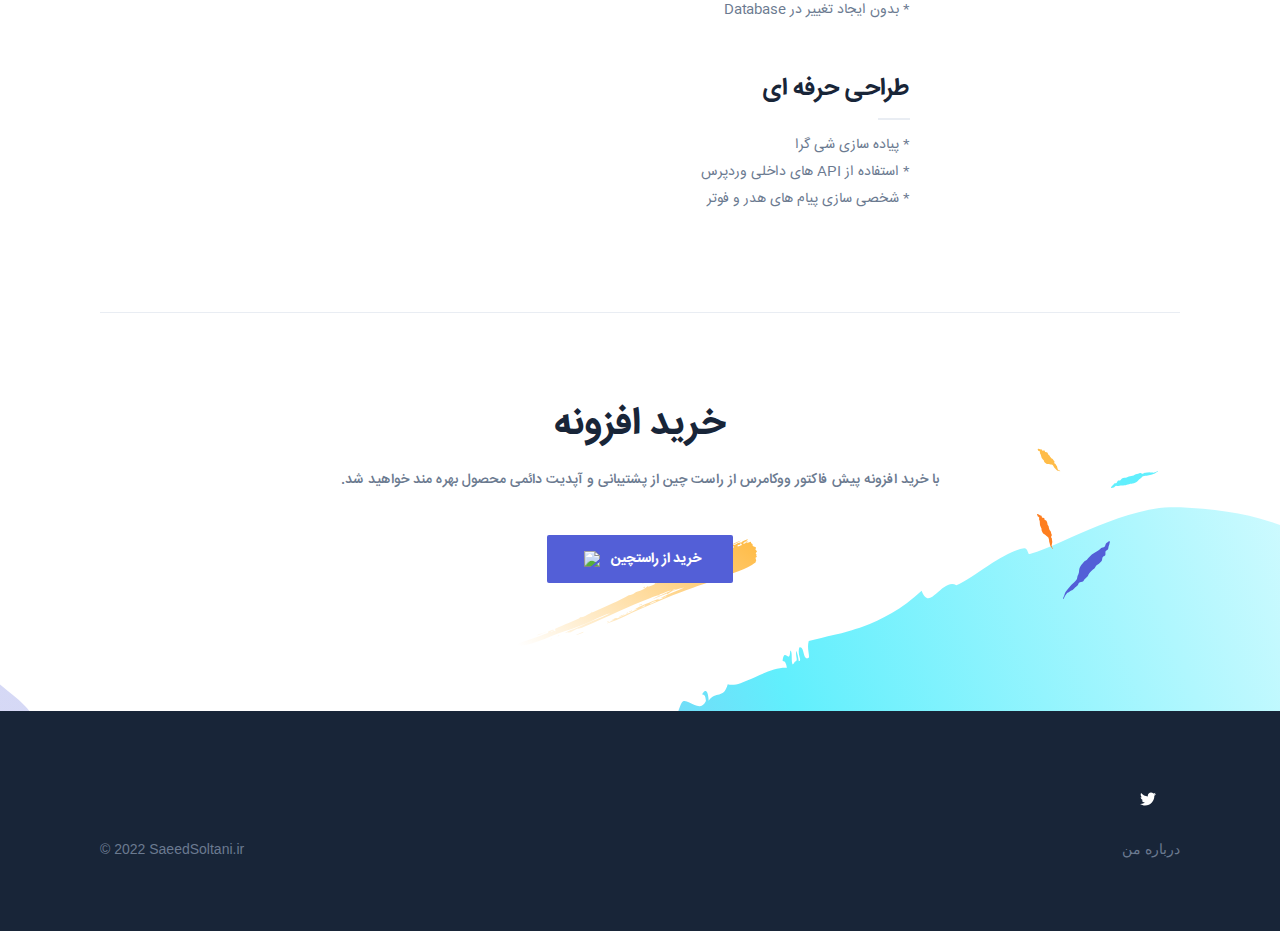
==== commit 27e0aeed: "Update new.html" ====
--- a/new.html
+++ b/new.html
@@ -144,7 +144,7 @@
                     <div class="cta-inner section-inner">
                         <div class="cta-header text-center">
                             <h2 class="section-title mt-0">خرید افزونه</h2>
-                            <p class="section-paragraph" style="text-align:center;">با خرید افزونه پیش فاکتور ووکامرس از راست چین از راست چین از پشتیبانی و آپدیت دائمی محصول بهره مند خواهید شد.
+                            <p class="section-paragraph" style="text-align:center;">با خرید افزونه پیش فاکتور ووکامرس از راست چین از پشتیبانی و آپدیت دائمی محصول بهره مند خواهید شد.
 
 </p>
 							<div class="cta-cta">
